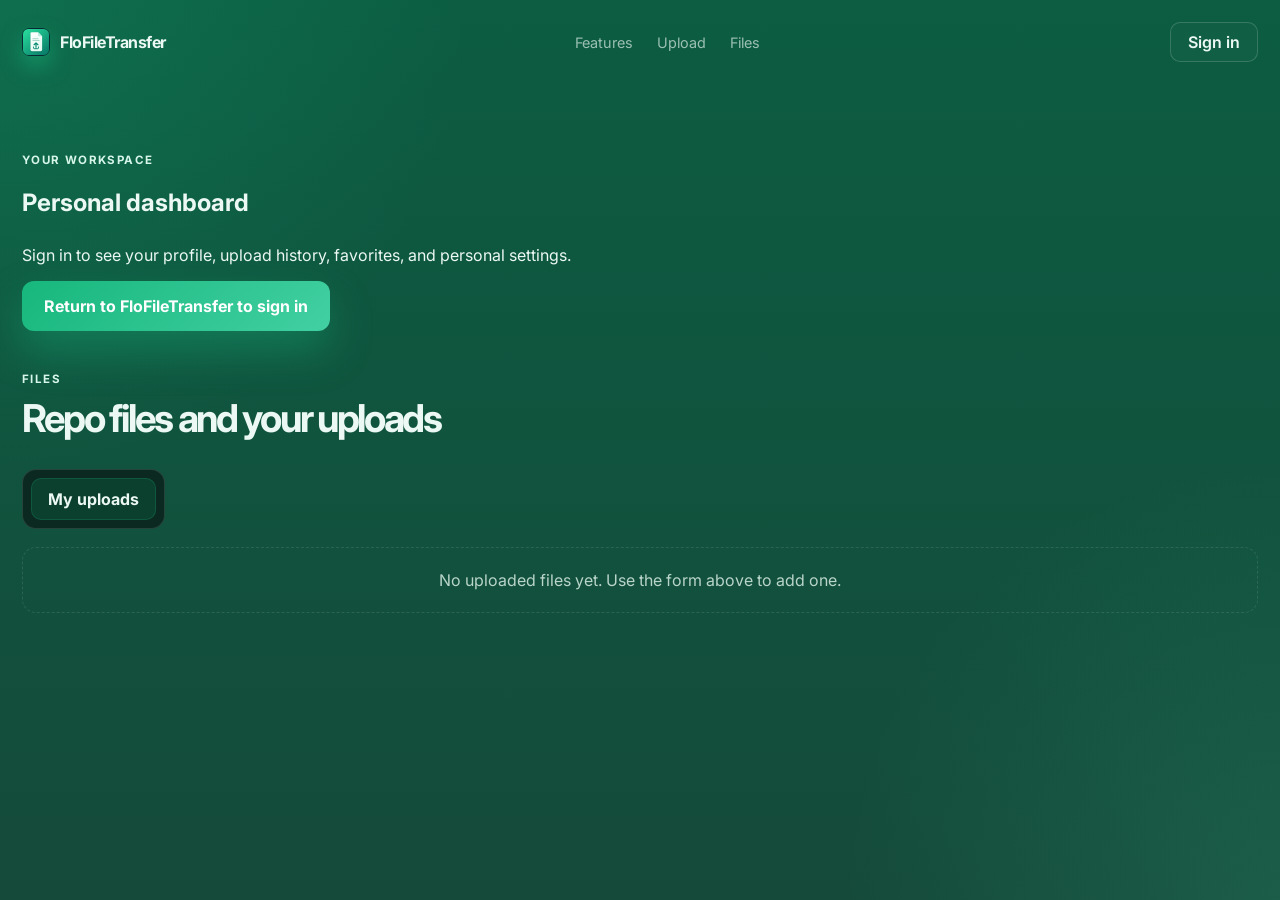
==== dashboard/index.html @ 28ae31fe "Add role administration and profile dashboard" ====
<!DOCTYPE html>
<html lang="en">
  <head>
    <meta charset="UTF-8" />
    <meta name="viewport" content="width=device-width, initial-scale=1.0" />
    <title>Personal dashboard · FloFileTransfer</title>
    <meta name="description" content="Modern file transfer and sharing app" />
    <link rel="icon" type="image/svg+xml" href="../flofiletransfer-icon.svg" />
    <link rel="preconnect" href="https://fonts.googleapis.com" />
    <link rel="preconnect" href="https://fonts.gstatic.com" crossorigin />
    <link href="https://fonts.googleapis.com/css2?family=Inter:wght@400;500;600;700;800&display=swap" rel="stylesheet" />
    <link rel="stylesheet" href="../styles.css" />
  </head>
  <body class="dashboard-page">
    <div class="bg-orb orb-1"></div>
    <div class="bg-orb orb-2"></div>

    <!-- Auth Modal -->
    <div id="auth-modal" class="modal hidden">
      <div class="modal-content">
        <div class="modal-header">
          <h2>Sign in to FloFileTransfer</h2>
          <button class="modal-close" id="close-auth-modal">&times;</button>
        </div>
        <div class="auth-methods">
          <button id="google-login" class="auth-btn google-btn">
            <svg width="20" height="20" viewBox="0 0 24 24" fill="none" xmlns="http://www.w3.org/2000/svg">
              <path d="M22.56 12.25c0-.78-.07-1.53-.2-2.25H12v4.26h5.92c-.26 1.37-1.04 2.53-2.21 3.31v2.77h3.57c2.08-1.92 3.28-4.74 3.28-8.09z" fill="#4285F4"/>
              <path d="M12 23c2.97 0 5.46-.98 7.28-2.66l-3.57-2.77c-.98.66-2.23 1.06-3.71 1.06-2.86 0-5.29-1.93-6.16-4.53H2.18v2.84C3.99 20.53 7.7 23 12 23z" fill="#34A853"/>
              <path d="M5.84 14.09c-.22-.66-.35-1.36-.35-2.09s.13-1.43.35-2.09V7.07H2.18C1.43 8.55 1 10.22 1 12s.43 3.45 1.18 4.93l2.85-2.22.81-.62z" fill="#FBBC05"/>
              <path d="M12 5.38c1.62 0 3.06.56 4.21 1.64l3.15-3.15C17.45 2.09 14.97 1 12 1 7.7 1 3.99 3.47 2.18 7.07l3.66 2.84c.87-2.6 3.3-4.53 6.16-4.53z" fill="#EA4335"/>
            </svg>
            Continue with Google
          </button>
          <button id="github-login" class="auth-btn github-btn">
            <svg width="20" height="20" viewBox="0 0 24 24" fill="currentColor" xmlns="http://www.w3.org/2000/svg">
              <path d="M12 0c-6.626 0-12 5.373-12 12 0 5.302 3.438 9.8 8.207 11.387.599.111.793-.261.793-.577v-2.234c-3.338.726-4.033-1.416-4.033-1.416-.546-1.387-1.333-1.756-1.333-1.756-1.089-.745.083-.729.083-.729 1.205.084 1.839 1.237 1.839 1.237 1.07 1.834 2.807 1.304 3.492.997.107-.775.418-1.305.762-1.604-2.665-.305-5.467-1.334-5.467-5.931 0-1.311.469-2.381 1.236-3.221-.124-.303-.535-1.524.117-3.176 0 0 1.008-.322 3.301 1.23.957-.266 1.983-.399 3.003-.404 1.02.005 2.047.138 3.006.404 2.291-1.552 3.297-1.23 3.297-1.23.653 1.653.242 2.874.118 3.176.77.84 1.235 1.911 1.235 3.221 0 4.609-2.807 5.624-5.479 5.921.43.372.823 1.102.823 2.222v 3.293c0 .319.192.694.801.576 4.765-1.589 8.199-6.086 8.199-11.386 0-6.627-5.373-12-12-12z"/>
            </svg>
            Continue with GitHub
          </button>
        </div>
        <p id="auth-error" class="auth-error hidden" role="alert"></p>
        <p class="auth-note">We never store your passwords. Login with your existing accounts.</p>
      </div>
    </div>

    <!-- Profile Dropdown -->
    <div id="profile-menu" class="profile-menu hidden">
      <div class="profile-header">
        <img id="profile-avatar" src="" alt="Profile" class="profile-avatar">
        <div class="profile-info">
          <div id="profile-name" class="profile-name"></div>
          <div id="profile-email" class="profile-email"></div>
        </div>
      </div>
      <div class="profile-divider"></div>
      <div class="profile-summary">
        <span>Your uploads</span>
        <strong id="profile-upload-count">0 files · 0 B</strong>
      </div>
      <button type="button" class="profile-link" id="profile-details-btn">Account details</button>
      <a class="profile-link hidden" id="admin-menu-link" href="#admin">Admin panel</a>
      <a class="profile-link" href="#dashboard">Personal dashboard</a>
      <a class="profile-link" href="#settings">Personal settings</a>
      <button type="button" class="profile-link" id="profile-uploads-btn">View my uploads</button>
      <button id="logout-btn" class="profile-link danger">Sign out</button>
    </div>

    <div id="account-modal" class="modal hidden">
      <section class="modal-content account-card" role="dialog" aria-modal="true" aria-labelledby="account-title">
        <div class="modal-header">
          <div>
            <span class="eyebrow">Your account</span>
            <h2 id="account-title">Account details</h2>
          </div>
          <button type="button" class="modal-close" id="close-account-modal" aria-label="Close account details">&times;</button>
        </div>
        <div class="account-identity">
          <img id="account-avatar" class="account-avatar" src="" alt="" />
          <div>
            <strong id="account-name"></strong>
            <span id="account-provider" class="account-provider"></span>
          </div>
        </div>
        <dl class="account-details">
          <div>
            <dt>Email</dt>
            <dd id="account-email"></dd>
          </div>
          <div>
            <dt>Email status</dt>
            <dd id="account-email-status"></dd>
          </div>
          <div>
            <dt>Your uploads</dt>
            <dd id="account-upload-summary"></dd>
          </div>
        </dl>
        <div class="account-actions">
          <button type="button" class="secondary-btn" id="copy-account-email-btn">Copy email</button>
          <button type="button" class="primary-btn" id="account-uploads-btn">Manage uploads</button>
        </div>
        <p id="account-feedback" class="account-feedback" role="status" aria-live="polite"></p>
      </section>
    </div>

    <header class="topbar">
      <div class="brand">
        <img class="brand-mark" src="../flofiletransfer-icon.svg" alt="" />
        <span>FloFileTransfer</span>
      </div>
      <nav>
        <a href="../#features">Features</a>
        <a href="../#upload">Upload</a>
        <a href="#files">Files</a>
      </nav>
      <div class="topbar-actions">
        <button id="auth-toggle-btn" class="auth-toggle-btn">Sign in</button>
        <button id="profile-toggle-btn" class="profile-toggle-btn hidden">
          <img id="user-avatar" src="" alt="User" class="user-avatar">
        </button>
      </div>
    </header>

    <main class="container">
      <section id="dashboard-guest" class="dashboard-guest hidden">
        <div class="section-title"><span>Your workspace</span><h1>Personal dashboard</h1></div>
        <p>Sign in to see your profile, upload history, favorites, and personal settings.</p>
        <a class="primary-btn" href="../">Return to FloFileTransfer to sign in</a>
      </section>

      <section class="hero">
        <div class="hero-copy">
          <span class="eyebrow">Fast file sharing</span>
          <h1>Send files in seconds. Share your links with zero friction.</h1>
          <p>
            A cleaner, more premium file-transfer experience. Browse repo files,
            upload your own files, and create a shareable link for quick download access.
          </p>

          <div class="cta-row">
          <a class="primary-btn" href="../#upload">Upload a file</a>
          <a class="secondary-btn" href="#files">Browse files</a>
          </div>

          <div class="stats">
            <div>
              <strong>Repo</strong>
              <span>ready files</span>
            </div>
            <div>
              <strong>Local</strong>
              <span>sharing links</span>
            </div>
            <div>
              <strong>Fast</strong>
              <span>download flow</span>
            </div>
          </div>
        </div>

        <div class="hero-panel">
          <div class="panel-card">
            <div class="card-head">
              <span class="dot green"></span>
              <span class="dot yellow"></span>
              <span class="dot red"></span>
            </div>

            <div class="file-row">
              <div class="icon">PDF</div>
              <div class="text">
                <h3>project-brief.pdf</h3>
                <p>2.4 MB • shared</p>
              </div>
            </div>

            <div class="mini-progress">
              <span></span>
            </div>

            <div class="share-box">
              <span>Share link</span>
              <strong>flofiletransfer.github.io/share.html?file=demo-123</strong>
            </div>
          </div>
        </div>
      </section>

      <section id="features" class="features">
        <div class="section-title">
          <span>Built for sharing</span>
          <h2>Everything you need to move files quickly</h2>
        </div>

        <div class="feature-grid">
          <article>
            <div class="feature-icon">⚡</div>
            <h3>Instant upload</h3>
            <p>Quick drag-and-drop uploads with a polished interface and single-click sharing.</p>
          </article>

          <article>
            <div class="feature-icon">📁</div>
            <h3>Repo files</h3>
            <p>Display project files stored in this repository and keep them easy to download.</p>
          </article>

          <article>
            <div class="feature-icon">🔗</div>
            <h3>Shareable links</h3>
            <p>Upload a file once and share its download link across devices.</p>
          </article>
        </div>
      </section>

      <section id="upload" class="upload-panel">
        <div class="section-title">
          <span>Upload</span>
          <h2>Send a file to anyone</h2>
        </div>

        <form id="upload-form" class="upload-form">
          <label class="dropzone" for="file-input">
            <input id="file-input" type="file" name="file" multiple />
            <div class="dropzone-inner">
              <div class="upload-icon">⇪</div>
              <h3>Drag and drop files here</h3>
              <p>or click to browse</p>
            </div>
          </label>

          <button type="submit" class="primary-btn wide">Upload and create links</button>
          <p class="upload-disclosure">
            Files are uploaded to Filebin and shared publicly through a link. Filebin deletes uploads automatically.
            Do not upload sensitive files.
          </p>
        </form>

        <div id="upload-message" class="upload-message"></div>
        <div id="upload-queue" class="upload-queue" aria-live="polite"></div>
      </section>

      <section id="files" class="files-section">
        <div class="section-title">
          <span>Files</span>
          <h2>Repo files and your uploads</h2>
        </div>

        <div class="tab-row">
          <button class="tab active" data-tab="repo">Repo files</button>
          <button class="tab" data-tab="uploaded">My uploads</button>
        </div>

        <div id="upload-tools" class="upload-tools hidden">
          <label>Search <input id="upload-search" type="search" placeholder="Search filenames" /></label>
          <label>Sort by
            <select id="upload-sort">
              <option value="date-desc">Newest first</option>
              <option value="date-asc">Oldest first</option>
              <option value="name-asc">Name A–Z</option>
              <option value="name-desc">Name Z–A</option>
              <option value="size-desc">Largest first</option>
              <option value="size-asc">Smallest first</option>
            </select>
          </label>
          <label>Tag <select id="upload-tag-filter"><option value="">All tags</option></select></label>
          <label class="check-label"><input id="favorites-only" type="checkbox" /> Favorites</label>
          <div class="export-actions">
            <button type="button" class="secondary-btn compact-btn" id="export-json">Export JSON</button>
            <button type="button" class="secondary-btn compact-btn" id="export-csv">Export CSV</button>
          </div>
          <p class="local-storage-note">History, tags, favorites, and notes are stored in this browser for the current account and do not sync across devices. Removing a history entry does not delete the public file from Filebin.</p>
        </div>

        <div id="repo-list" class="file-list active"></div>
        <div id="uploaded-list" class="file-list"></div>
      </section>

      <section id="dashboard" class="dashboard-section hidden" aria-labelledby="dashboard-title">
        <div class="section-title">
          <span>Your workspace</span>
          <h2 id="dashboard-title">Personal dashboard</h2>
        </div>
        <div class="dashboard-identity">
          <img id="dashboard-avatar" class="dashboard-avatar" alt="" />
          <div><strong id="dashboard-name"></strong><span id="dashboard-email"></span></div>
        </div>
        <dl class="dashboard-account-details">
          <div><dt>Sign-in provider</dt><dd id="dashboard-provider">—</dd></div>
          <div><dt>Email status</dt><dd id="dashboard-email-status">—</dd></div>
          <div><dt>Upload history</dt><dd>Saved in this browser for this account</dd></div>
        </dl>
        <div class="dashboard-stats">
          <article><span>Uploads</span><strong id="dashboard-count">0</strong></article>
          <article><span>Total file size (from metadata)</span><strong id="dashboard-size">0 B</strong></article>
          <article><span>Favorites</span><strong id="dashboard-favorites">0</strong></article>
        </div>
        <div class="dashboard-columns">
          <article class="dashboard-card"><h3>Recent uploads</h3><div id="dashboard-recent"></div></article>
          <article class="dashboard-card"><h3>Favorite files</h3><div id="dashboard-favorite-list"></div></article>
        </div>
        <div class="dashboard-shortcuts">
          <button type="button" class="secondary-btn" id="dashboard-account-btn">Account details</button>
          <a class="primary-btn" href="../#upload">Upload files</a>
          <button type="button" class="secondary-btn" id="dashboard-history-btn">Manage upload history</button>
          <a class="secondary-btn" href="#settings">Personal settings</a>
          <a class="secondary-btn hidden" id="dashboard-admin-link" href="#admin">Admin panel</a>
        </div>
      </section>

      <section id="beta-preview-card" class="dashboard-card beta-preview-card hidden" aria-labelledby="beta-preview-title">
        <span class="eyebrow">Early access</span>
        <h2 id="beta-preview-title">FloFileTransfer Labs</h2>
        <p>Your account has beta access. New preview features that use this permission will appear here.</p>
      </section>

      <section id="settings" class="settings-section hidden" aria-labelledby="settings-title">
        <div class="section-title"><span>Personal settings</span><h2 id="settings-title">Your preferences</h2></div>
        <div class="settings-card">
          <div class="design-setting">
            <div>
              <strong>Background gradient</strong>
              <p class="settings-note">Choose two colors and preview the change as you pick them.</p>
            </div>
            <div class="gradient-preview" id="setting-gradient-preview" role="img" aria-label="Preview of your background gradient"></div>
            <div class="gradient-color-controls">
              <label class="color-setting" for="setting-gradient-start">
                <span>First color</span>
                <input id="setting-gradient-start" type="color" value="#17b77d" />
              </label>
              <label class="color-setting" for="setting-gradient-end">
                <span>Second color</span>
                <input id="setting-gradient-end" type="color" value="#42d0a2" />
              </label>
            </div>
            <p class="settings-note">Saved for this signed-in account in this browser. It won’t sync to other devices yet.</p>
          </div>
          <label>Default upload history view
            <select id="setting-default-view"><option value="repo">Repo files</option><option value="uploaded">My uploads</option></select>
          </label>
          <label>Default sorting
            <select id="setting-sort"><option value="date-desc">Newest first</option><option value="date-asc">Oldest first</option><option value="name-asc">Name A–Z</option><option value="name-desc">Name Z–A</option><option value="size-desc">Largest first</option><option value="size-asc">Smallest first</option></select>
          </label>
          <label>Simultaneous uploads
            <select id="setting-concurrency"><option value="1">One at a time</option><option value="2">Two at a time</option><option value="3">Three at a time</option></select>
          </label>
          <label class="check-label"><input id="setting-show-size" type="checkbox" /> Show file sizes in upload history</label>
          <p class="settings-note">Upload size limits are enforced by Filebin. Upload progress is shown as an in-progress state because the Filebin upload request does not expose byte-level progress through this page’s API.</p>
          <button type="button" class="secondary-btn" id="reset-settings">Reset personal settings</button>
          <p id="settings-feedback" class="account-feedback" role="status" aria-live="polite"></p>
        </div>
      </section>

      <section id="admin" class="settings-section admin-section hidden" aria-labelledby="admin-title">
        <div class="section-title"><span>Workspace administration</span><h2 id="admin-title">Roles and permissions</h2></div>
        <div class="admin-notice" id="admin-status" role="status" aria-live="polite"></div>
        <div class="admin-grid">
          <article class="settings-card admin-card">
            <h3>Create a role</h3>
            <p class="settings-note">Choose the specific app permissions this role should receive.</p>
            <form id="admin-role-form">
              <label>Role name <input id="admin-role-name" name="name" maxlength="40" required minlength="2" placeholder="e.g. Design preview" /></label>
              <label>Description <input id="admin-role-description" name="description" maxlength="240" placeholder="What can this role access?" /></label>
              <fieldset class="permission-picker">
                <legend>Permissions</legend>
                <div id="admin-permission-options" class="permission-options"></div>
              </fieldset>
              <button type="submit" class="primary-btn" id="admin-create-role">Create role</button>
            </form>
          </article>
          <article class="settings-card admin-card">
            <h3>Available roles</h3>
            <div id="admin-role-list" class="admin-role-list"></div>
          </article>
        </div>
        <article class="settings-card admin-card admin-users-card">
          <div><h3>Registered users</h3><p class="settings-note">Users appear here after signing in while the roles service is connected.</p></div>
          <div id="admin-user-list" class="admin-user-list"></div>
        </article>
      </section>
    </main>

    <script src="https://cdn.auth0.com/js/auth0-spa-js/2.18/auth0-spa-js.production.js"></script>
    <script src="../auth.js?v=worker-audience-consent"></script>
    <script src="../role-admin.js"></script>
    <script src="../app.js"></script>
  </body>
</html>
---- styles.css ----
:root {
  --bg: #041c17;
  --bg-2: #0a2f29;
  --panel: rgba(11, 26, 21, 0.8);
  --panel-strong: rgba(9, 20, 18, 0.96);
  --card: rgba(15, 31, 25, 0.95);
  --border: rgba(139, 181, 167, 0.22);
  --text: #ebf8f3;
  --muted: #b9d5ca;
  --green-1: #17b77d;
  --green-2: #42d0a2;
  --gradient-glow-start: rgba(35, 193, 140, 0.18);
  --gradient-glow-end: rgba(35, 193, 140, 0.12);
  --gradient-base-start: var(--bg);
  --gradient-base-end: #031611;
  --shadow: 0 30px 80px rgba(1, 18, 15, 0.7);
}

* {
  box-sizing: border-box;
}

html {
  scroll-behavior: smooth;
}

body {
  margin: 0;
  min-height: 100vh;
  font-family: "Inter", sans-serif;
  background:
    radial-gradient(circle at top left, var(--gradient-glow-start), transparent 30%),
    radial-gradient(circle at bottom right, var(--gradient-glow-end), transparent 28%),
    linear-gradient(180deg, var(--gradient-base-start) 0%, var(--gradient-base-end) 100%);
  color: var(--text);
}

img {
  max-width: 100%;
  display: block;
}

a {
  text-decoration: none;
  color: inherit;
}

button,
input {
  font: inherit;
}

.hidden {
  display: none !important;
}

.topbar {
  max-width: 1280px;
  margin: 0 auto;
  padding: 22px 22px 0;
  display: flex;
  justify-content: space-between;
  align-items: center;
  position: relative;
  z-index: 2;
}

.brand {
  display: flex;
  align-items: center;
  gap: 10px;
  font-weight: 700;
  letter-spacing: -0.03em;
}

.brand-mark {
  width: 28px;
  height: 28px;
  display: block;
  border-radius: 8px;
  object-fit: cover;
  box-shadow: 0 10px 20px rgba(23, 183, 125, 0.5);
}

nav {
  display: flex;
  align-items: center;
  gap: 24px;
  color: rgba(235, 248, 243, 0.8);
  font-size: 0.9rem;
}

nav a {
  opacity: 0.8;
}

nav a:hover {
  opacity: 1;
}

.topbar-actions {
  display: flex;
  align-items: center;
  gap: 12px;
}

.auth-toggle-btn {
  border: 1px solid rgba(255, 255, 255, 0.16);
  background: rgba(255, 255, 255, 0.02);
  color: var(--text);
  border-radius: 10px;
  padding: 9px 17px;
  font-weight: 600;
  cursor: pointer;
}

.profile-toggle-btn {
  width: 36px;
  height: 36px;
  border-radius: 50%;
  border: 1px solid rgba(255, 255, 255, 0.15);
  background: rgba(255, 255, 255, 0.02);
  display: grid;
  place-items: center;
  overflow: hidden;
  padding: 0;
  cursor: pointer;
}

.user-avatar,
.profile-avatar {
  width: 100%;
  height: 100%;
  object-fit: cover;
}

.modal {
  position: fixed;
  inset: 0;
  background: rgba(0, 0, 0, 0.4);
  display: grid;
  place-items: center;
  z-index: 100;
}

.modal-content {
  width: min(92vw, 500px);
  background: rgba(17, 36, 30, 0.96);
  border: 1px solid rgba(139, 181, 167, 0.22);
  border-radius: 18px;
  padding: 18px 20px 22px;
  box-shadow: var(--shadow);
}

.modal-header {
  display: flex;
  justify-content: space-between;
  align-items: center;
  margin-bottom: 18px;
}

.modal-header h2 {
  margin: 0;
  font-size: clamp(1.7rem, 2vw, 2.1rem);
  letter-spacing: -0.05em;
}

.modal-close {
  width: 36px;
  height: 36px;
  border: none;
  background: rgba(255, 255, 255, 0.02);
  color: var(--text);
  border-radius: 10px;
  font-size: 1.7rem;
  line-height: 1;
  cursor: pointer;
}

.auth-methods {
  display: flex;
  flex-direction: column;
  gap: 12px;
}

.auth-btn {
  display: flex;
  align-items: center;
  justify-content: center;
  gap: 12px;
  width: 100%;
  background: rgba(255, 255, 255, 0.02);
  border: 1px solid rgba(255, 255, 255, 0.12);
  color: var(--text);
  border-radius: 12px;
  padding: 14px 18px;
  font-weight: 600;
  cursor: pointer;
}

.google-btn:hover {
  background: rgba(66, 133, 244, 0.08);
  border-color: rgba(66, 133, 244, 0.35);
}

.github-btn:hover {
  background: rgba(255, 255, 255, 0.05);
  border-color: rgba(255, 255, 255, 0.16);
}

.auth-note {
  margin: 18px 0 0;
  color: rgba(235, 248, 243, 0.7);
  font-size: 0.9rem;
}

.auth-error {
  margin: 16px 0 0;
  padding: 12px;
  border: 1px solid rgba(248, 113, 113, 0.35);
  border-radius: 10px;
  background: rgba(127, 29, 29, 0.2);
  color: #fecaca;
  font-size: 0.9rem;
  line-height: 1.5;
}

.auth-btn:disabled {
  cursor: wait;
  opacity: 0.65;
}

.profile-menu {
  position: absolute;
  top: 72px;
  right: 22px;
  width: 290px;
  background: rgba(10, 23, 18, 0.96);
  border: 1px solid rgba(139, 181, 167, 0.22);
  border-radius: 16px;
  padding: 16px;
  box-shadow: var(--shadow);
  z-index: 90;
}

.profile-header {
  display: flex;
  gap: 12px;
  align-items: center;
}

.profile-avatar {
  width: 42px;
  height: 42px;
  border-radius: 50%;
  background: linear-gradient(135deg, var(--green-1), var(--green-2));
}

.profile-name {
  font-weight: 700;
  margin-bottom: 3px;
}

.profile-email {
  font-size: 0.8rem;
  color: var(--muted);
}

.profile-divider {
  height: 1px;
  background: rgba(255, 255, 255, 0.08);
  margin: 12px 0;
}

.profile-summary {
  display: flex;
  flex-direction: column;
  gap: 4px;
  padding: 2px 8px 10px;
  color: var(--muted);
  font-size: 0.82rem;
}

.profile-summary strong {
  color: var(--text);
  font-size: 0.9rem;
}

.profile-link {
  width: 100%;
  display: block;
  border: none;
  background: transparent;
  color: var(--text);
  text-align: left;
  padding: 10px 8px;
  border-radius: 8px;
  cursor: pointer;
  text-decoration: none;
}

.profile-link:hover {
  background: rgba(255, 255, 255, 0.03);
}

.profile-link.danger:hover {
  background: rgba(239, 68, 68, 0.1);
  color: #fca5a5;
}

.account-card {
  max-width: 480px;
}

.account-card .modal-header {
  align-items: flex-start;
}

.account-card .eyebrow {
  display: block;
  margin-bottom: 6px;
  color: var(--green-2);
}

.account-identity {
  display: flex;
  align-items: center;
  gap: 14px;
  padding: 16px 0 20px;
  border-bottom: 1px solid rgba(255, 255, 255, 0.08);
}

.account-avatar {
  width: 58px;
  height: 58px;
  border-radius: 50%;
  object-fit: cover;
  background: linear-gradient(135deg, var(--green-1), var(--green-2));
}

.account-identity strong,
.account-provider {
  display: block;
}

.account-identity strong {
  margin-bottom: 5px;
}

.account-provider {
  color: var(--muted);
  font-size: 0.88rem;
}

.account-details {
  margin: 0;
}

.account-details > div {
  display: flex;
  justify-content: space-between;
  gap: 16px;
  padding: 14px 0;
  border-bottom: 1px solid rgba(255, 255, 255, 0.06);
}

.account-details dt {
  color: var(--muted);
}

.account-details dd {
  margin: 0;
  text-align: right;
  overflow-wrap: anywhere;
}

.account-actions {
  display: flex;
  gap: 10px;
  margin-top: 20px;
}

.account-actions > button {
  flex: 1;
  justify-content: center;
  text-align: center;
}

.account-feedback {
  min-height: 1.4em;
  margin: 12px 0 0;
  color: var(--green-2);
  font-size: 0.88rem;
}

.container {
  max-width: 1280px;
  margin: 0 auto;
  padding: 14px 22px 80px;
}

.hero {
  display: grid;
  grid-template-columns: 1.1fr 0.9fr;
  gap: 40px;
  align-items: center;
  min-height: 700px;
}

.hero-copy .eyebrow {
  display: inline-block;
  padding: 8px 12px;
  border-radius: 999px;
  background: rgba(23, 183, 125, 0.14);
  border: 1px solid rgba(23, 183, 125, 0.22);
  color: #c9f7e2;
  text-transform: uppercase;
  letter-spacing: 0.12em;
  font-size: 0.72rem;
  font-weight: 700;
}

.hero-copy h1 {
  margin: 18px 0 20px;
  font-size: clamp(4rem, 7vw, 8rem);
  line-height: 0.92;
  letter-spacing: -0.07em;
  max-width: 650px;
}

.hero-copy p {
  max-width: 620px;
  color: var(--muted);
  font-size: 1.08rem;
  line-height: 1.72;
  margin: 0;
}

.cta-row {
  display: flex;
  gap: 16px;
  flex-wrap: wrap;
  margin-top: 28px;
}

.primary-btn,
.secondary-btn {
  display: inline-flex;
  align-items: center;
  justify-content: center;
  min-height: 50px;
  border-radius: 12px;
  padding: 14px 22px;
  cursor: pointer;
  font-weight: 700;
}

.primary-btn {
  background: linear-gradient(135deg, var(--green-1), var(--green-2));
  color: white;
  border: none;
  box-shadow: 0 20px 40px rgba(23, 183, 125, 0.35);
}

.secondary-btn {
  background: rgba(255, 255, 255, 0.02);
  color: var(--text);
  border: 1px solid rgba(255, 255, 255, 0.12);
}

.stats {
  display: flex;
  gap: 30px;
  margin-top: 30px;
  flex-wrap: wrap;
}

.stats div {
  display: grid;
  gap: 5px;
  min-width: 110px;
}

.stats strong {
  font-size: 1.05rem;
  color: var(--text);
}

.stats span {
  color: var(--muted);
  font-size: 0.82rem;
  text-transform: lowercase;
}

.hero-panel {
  display: flex;
  justify-content: center;
}

.panel-card {
  width: min(100%, 520px);
  background: rgba(10, 25, 20, 0.8);
  border: 1px solid rgba(139, 181, 167, 0.2);
  border-radius: 24px;
  padding: 18px 18px 14px;
  box-shadow: var(--shadow);
}

.card-head {
  display: flex;
  gap: 8px;
  margin-bottom: 18px;
}

.dot {
  width: 12px;
  height: 12px;
  border-radius: 50%;
}

.dot.green { background: #2bdc9c; }
.dot.yellow { background: #f4c864; }
.dot.red { background: #ee6a6b; }

.file-row {
  display: flex;
  align-items: center;
  gap: 14px;
  background: rgba(22, 49, 41, 0.9);
  border: 1px solid rgba(139, 181, 167, 0.2);
  border-radius: 16px;
  padding: 16px;
}

.icon {
  width: 58px;
  height: 58px;
  border-radius: 16px;
  background: linear-gradient(135deg, rgba(23, 183, 125, 0.9), rgba(66, 208, 162, 0.86));
  display: grid;
  place-items: center;
  color: white;
  font-weight: 800;
  font-size: 0.82rem;
}

.file-row h3 {
  margin: 0 0 2px;
  font-size: 1.02rem;
}

.file-row p {
  margin: 0;
  color: var(--muted);
}

.mini-progress {
  height: 10px;
  border-radius: 999px;
  background: rgba(255, 255, 255, 0.06);
  overflow: hidden;
  margin: 18px 0 16px;
}

.mini-progress span {
  display: block;
  width: 76%;
  height: 100%;
  background: linear-gradient(135deg, var(--green-1), var(--green-2));
  border-radius: inherit;
}

.share-box {
  background: rgba(22, 49, 41, 0.9);
  border: 1px solid rgba(66, 208, 162, 0.2);
  border-radius: 14px;
  padding: 14px 16px;
}

.share-box span {
  display: block;
  color: rgba(235, 248, 243, 0.7);
  margin-bottom: 8px;
}

.share-box strong {
  display: block;
  color: var(--text);
  font-size: 0.9rem;
  word-break: break-all;
  line-height: 1.5;
}

.features,
.upload-panel,
.files-section {
  margin-top: 80px;
}

.section-title {
  margin-bottom: 28px;
}

.section-title span {
  color: #d7f6ea;
  text-transform: uppercase;
  letter-spacing: 0.12em;
  font-size: 0.72rem;
  font-weight: 700;
}

.section-title h2 {
  margin: 8px 0 0;
  font-size: clamp(2.1rem, 3vw, 3.4rem);
  letter-spacing: -0.06em;
}

.feature-grid {
  display: grid;
  grid-template-columns: repeat(3, minmax(0, 1fr));
  gap: 22px;
}

.feature-grid article {
  background: rgba(11, 26, 21, 0.72);
  border: 1px solid rgba(139, 181, 167, 0.2);
  border-radius: 22px;
  padding: 24px 20px;
  box-shadow: var(--shadow);
}

.feature-icon {
  width: 50px;
  height: 50px;
  border-radius: 14px;
  background: rgba(23, 183, 125, 0.12);
  display: grid;
  place-items: center;
  margin-bottom: 18px;
  font-size: 1.5rem;
}

.feature-grid h3 {
  margin: 0 0 10px;
  font-size: 1.15rem;
}

.feature-grid p {
  margin: 0;
  color: var(--muted);
  line-height: 1.75;
}

.upload-panel {
  padding-top: 12px;
}

.upload-form {
  display: flex;
  flex-direction: column;
  gap: 18px;
}

.dropzone {
  display: block;
  width: 100%;
  border: 1px dashed rgba(139, 181, 167, 0.45);
  border-radius: 24px;
  padding: 28px;
  background: rgba(11, 26, 21, 0.6);
  cursor: pointer;
}

.dropzone.drag-over {
  border-color: var(--green-2);
  background: rgba(23, 183, 125, 0.12);
}

.dropzone input {
  display: none;
}

.dropzone-inner {
  min-height: 220px;
  display: grid;
  place-items: center;
  text-align: center;
  border-radius: 18px;
  background: linear-gradient(180deg, rgba(23, 183, 125, 0.06), rgba(66, 208, 162, 0.04));
}

.upload-icon {
  font-size: 3rem;
  margin-bottom: 10px;
}

.dropzone h3 {
  margin: 0 0 6px;
  font-size: 1.4rem;
}

.dropzone p {
  margin: 0;
  color: var(--muted);
}

.wide {
  width: 100%;
}

.upload-message {
  min-height: 24px;
  margin-top: 16px;
  color: #d7f6ea;
  font-weight: 600;
  overflow-wrap: anywhere;
}

.upload-disclosure {
  margin: 12px 0 0;
  color: var(--muted);
  font-size: 0.85rem;
  line-height: 1.5;
}

.tab-row {
  display: inline-flex;
  gap: 8px;
  padding: 8px;
  border-radius: 14px;
  background: rgba(11, 26, 21, 0.72);
  border: 1px solid rgba(139, 181, 167, 0.2);
}

.tab {
  border: none;
  background: transparent;
  color: var(--muted);
  padding: 10px 16px;
  border-radius: 10px;
  cursor: pointer;
  font-weight: 700;
}

.tab.active {
  background: rgba(23, 183, 125, 0.16);
  color: var(--text);
  border: 1px solid rgba(23, 183, 125, 0.2);
}

.file-list {
  display: none;
  grid-template-columns: repeat(auto-fit, minmax(240px, 1fr));
  gap: 18px;
  margin-top: 18px;
}

.file-list.active {
  display: grid;
}

.file-card {
  background: rgba(11, 26, 21, 0.72);
  border: 1px solid rgba(139, 181, 167, 0.2);
  border-radius: 18px;
  padding: 16px;
}

.file-card-header {
  display: flex;
  justify-content: flex-start;
  margin-bottom: 12px;
}

.file-card-header .badge {
  background: rgba(23, 183, 125, 0.12);
  border: 1px solid rgba(23, 183, 125, 0.22);
  color: #c9f7e2;
  border-radius: 99px;
  padding: 6px 10px;
  font-size: 0.7rem;
  font-weight: 700;
  text-transform: uppercase;
}

.file-name {
  margin: 0 0 8px;
  font-size: 1.08rem;
}

.file-meta {
  margin: 0;
  color: var(--muted);
  line-height: 1.7;
}

.file-actions {
  display: flex;
  gap: 10px;
  flex-wrap: wrap;
  margin-top: 16px;
}

.file-link {
  display: inline-flex;
  justify-content: center;
  align-items: center;
  min-height: 38px;
  padding: 8px 12px;
  background: rgba(23, 183, 125, 0.12);
  border: 1px solid rgba(23, 183, 125, 0.22);
  color: #d7f6ea;
  border-radius: 10px;
  font-size: 0.85rem;
  font-weight: 700;
}

.file-link.secondary {
  background: rgba(255, 255, 255, 0.02);
  border-color: rgba(255, 255, 255, 0.12);
}

.empty-state {
  padding: 22px;
  border: 1px dashed rgba(139, 181, 167, 0.2);
  border-radius: 14px;
  color: var(--muted);
  text-align: center;
}

.dashboard-section,
.settings-section {
  margin-top: 72px;
}

.dashboard-identity {
  display: flex;
  align-items: center;
  gap: 14px;
  margin-bottom: 18px;
}

.dashboard-avatar {
  width: 56px;
  height: 56px;
  border-radius: 50%;
  object-fit: cover;
  background: linear-gradient(135deg, var(--green-1), var(--green-2));
}

.dashboard-account-details {
  display: grid;
  grid-template-columns: repeat(3, minmax(0, 1fr));
  gap: 12px;
  margin: 18px 0;
}

.dashboard-account-details > div {
  min-width: 0;
  padding: 14px 16px;
  border: 1px solid var(--border);
  border-radius: 14px;
  background: rgba(11, 26, 21, 0.52);
}

.dashboard-account-details dt {
  color: var(--muted);
  font-size: 0.82rem;
}

.dashboard-account-details dd {
  margin: 6px 0 0;
  overflow-wrap: anywhere;
  font-weight: 600;
}

.home-page .file-personal-details,
.home-page .favorite-button,
.home-page .danger-button,
.home-page .share-url-text {
  display: none;
}

.dashboard-page .hero,
.dashboard-page #features,
.dashboard-page #upload {
  display: none;
}

.dashboard-page #files {
  margin-top: 36px;
}

.dashboard-page #repo-list,
.dashboard-page .tab[data-tab="repo"] {
  display: none;
}

.dashboard-page .dashboard-guest:not(.hidden) {
  display: block;
  margin-top: 72px;
}

.dashboard-identity strong,
.dashboard-identity span {
  display: block;
}

.dashboard-identity span,
.local-storage-note,
.settings-note {
  color: var(--muted);
  font-size: 0.88rem;
}

.dashboard-stats,
.dashboard-columns {
  display: grid;
  grid-template-columns: repeat(3, minmax(0, 1fr));
  gap: 16px;
}

.dashboard-stats article,
.dashboard-card,
.settings-card {
  background: rgba(11, 26, 21, 0.72);
  border: 1px solid var(--border);
  border-radius: 18px;
  padding: 18px;
}

.dashboard-stats article span,
.dashboard-stats article strong {
  display: block;
}

.dashboard-stats article span {
  color: var(--muted);
  font-size: 0.86rem;
}

.dashboard-stats article strong {
  margin-top: 8px;
  font-size: 1.35rem;
}

.dashboard-columns {
  grid-template-columns: repeat(2, minmax(0, 1fr));
  margin-top: 16px;
}

.dashboard-card h3 {
  margin: 0 0 12px;
}

.dashboard-file-row {
  display: flex;
  align-items: center;
  justify-content: space-between;
  gap: 12px;
  padding: 10px 0;
  border-top: 1px solid rgba(255, 255, 255, 0.07);
}

.dashboard-file-row span,
.share-url-text {
  min-width: 0;
  overflow-wrap: anywhere;
}

.dashboard-file-row a {
  color: var(--green-2);
  font-weight: 700;
}

.dashboard-shortcuts,
.export-actions {
  display: flex;
  flex-wrap: wrap;
  gap: 10px;
  margin-top: 18px;
}

.upload-tools,
.settings-card {
  margin-top: 18px;
}

.upload-tools {
  display: flex;
  flex-wrap: wrap;
  align-items: end;
  gap: 12px;
  padding: 16px;
  border: 1px solid var(--border);
  border-radius: 16px;
  background: rgba(11, 26, 21, 0.55);
}

.upload-tools label,
.settings-card > label {
  display: grid;
  gap: 7px;
  color: var(--muted);
  font-size: 0.86rem;
}

.upload-tools input[type="search"],
.upload-tools select,
.settings-card select,
.file-personal-details input,
.file-personal-details textarea {
  min-height: 42px;
  min-width: 150px;
  max-width: 100%;
  border: 1px solid var(--border);
  border-radius: 9px;
  padding: 9px 11px;
  background: rgba(3, 22, 17, 0.85);
  color: var(--text);
}

.upload-tools select option,
.settings-card select option {
  background: #0a2f29;
  color: var(--text);
}

.upload-tools .check-label,
.settings-card .check-label {
  display: flex;
  align-items: center;
  gap: 8px;
  min-height: 42px;
}

.local-storage-note {
  flex-basis: 100%;
  margin: 0;
}

.settings-card {
  display: grid;
  gap: 16px;
  max-width: 680px;
}

.settings-card select {
  width: 100%;
}

.settings-card .settings-note {
  margin: 0;
  line-height: 1.6;
}

.design-setting {
  display: grid;
  gap: 14px;
  padding: 16px;
  border: 1px solid var(--border);
  border-radius: 14px;
  background: rgba(3, 22, 17, 0.35);
}

.design-setting > div:first-child p {
  margin-top: 5px;
}

.gradient-preview {
  min-height: 72px;
  border: 1px solid rgba(255, 255, 255, 0.22);
  border-radius: 12px;
  box-shadow: inset 0 1px rgba(255, 255, 255, 0.12);
}

.gradient-color-controls {
  display: grid;
  grid-template-columns: repeat(2, minmax(0, 1fr));
  gap: 12px;
}

.settings-card .color-setting {
  display: flex;
  align-items: center;
  justify-content: space-between;
  gap: 10px;
  min-height: 50px;
  padding: 8px 10px;
  border: 1px solid var(--border);
  border-radius: 10px;
  background: rgba(3, 22, 17, 0.55);
}

.color-setting input[type="color"] {
  width: 42px;
  height: 34px;
  padding: 3px;
  border: 1px solid var(--border);
  border-radius: 8px;
  background: transparent;
  cursor: pointer;
}

.beta-preview-card {
  margin-top: 16px;
  border-color: rgba(66, 208, 162, 0.35);
  background: linear-gradient(135deg, rgba(23, 183, 125, 0.12), rgba(11, 26, 21, 0.76));
}

.beta-preview-card h2 {
  margin: 6px 0;
  font-size: 1.2rem;
}

.beta-preview-card p {
  margin: 0;
  color: var(--muted);
  line-height: 1.6;
}

.admin-section {
  max-width: 1040px;
  margin: 56px auto;
}

.admin-notice {
  margin: 14px 0;
  padding: 12px 14px;
  border: 1px solid var(--border);
  border-radius: 12px;
  color: var(--muted);
  background: rgba(11, 26, 21, 0.72);
}

.admin-notice[data-kind="success"] {
  border-color: rgba(66, 208, 162, 0.45);
  color: #a9f3d7;
}

.admin-notice[data-kind="error"],
.admin-notice[data-kind="warning"] {
  border-color: rgba(255, 190, 99, 0.45);
  color: #ffd49a;
}

.admin-grid {
  display: grid;
  grid-template-columns: repeat(2, minmax(0, 1fr));
  align-items: start;
  gap: 16px;
}

.admin-card {
  max-width: none;
  margin-top: 0;
}

.admin-card h3,
.admin-role-item h4 {
  margin: 0;
}

.admin-card > .settings-note {
  margin: 6px 0 14px;
}

.admin-card form {
  display: grid;
  gap: 12px;
}

.admin-card input:not([type="checkbox"]) {
  width: 100%;
  min-height: 42px;
  padding: 9px 11px;
  border: 1px solid var(--border);
  border-radius: 9px;
  background: rgba(3, 22, 17, 0.85);
  color: var(--text);
  font: inherit;
}

.permission-picker {
  min-width: 0;
  margin: 0;
  padding: 12px;
  border: 1px solid var(--border);
  border-radius: 12px;
}

.permission-picker legend {
  padding: 0 5px;
  color: var(--muted);
}

.permission-options,
.admin-role-list,
.admin-user-list {
  display: grid;
  gap: 10px;
}

.permission-option {
  display: flex;
  align-items: flex-start;
  gap: 9px;
  padding: 9px;
  border-radius: 9px;
  background: rgba(3, 22, 17, 0.45);
}

.permission-option span,
.permission-option small {
  display: block;
}

.permission-option small {
  margin-top: 3px;
  color: var(--muted);
  line-height: 1.45;
}

.admin-users-card {
  margin-top: 16px;
}

.admin-role-item,
.admin-user-row {
  min-width: 0;
  padding: 14px;
  border: 1px solid var(--border);
  border-radius: 12px;
  background: rgba(3, 22, 17, 0.42);
}

.admin-role-item p {
  margin: 6px 0 0;
  color: var(--muted);
  line-height: 1.5;
}

.admin-role-item .permission-summary {
  color: var(--text);
  font-size: 0.84rem;
}

.admin-user-row {
  display: grid;
  grid-template-columns: minmax(150px, 1fr) minmax(180px, 1.3fr) auto;
  align-items: center;
  gap: 14px;
}

.admin-user-identity strong,
.admin-user-identity span {
  display: block;
  overflow-wrap: anywhere;
}

.admin-user-identity span {
  margin-top: 4px;
  color: var(--muted);
  font-size: 0.82rem;
}

.admin-user-role-choices {
  display: flex;
  flex-wrap: wrap;
  gap: 8px 12px;
}

.admin-user-role-choices label {
  display: inline-flex;
  align-items: center;
  gap: 6px;
  color: var(--muted);
  font-size: 0.84rem;
}

.admin-card button:disabled,
.admin-card input:disabled {
  cursor: not-allowed;
  opacity: 0.55;
}

.compact-btn {
  min-height: 36px;
  padding: 7px 10px;
  font-size: 0.8rem;
}

.file-personal-details {
  display: grid;
  gap: 8px;
  margin-top: 12px;
}

.file-personal-details input,
.file-personal-details textarea {
  width: 100%;
  font: inherit;
  font-size: 0.85rem;
}

.file-personal-details textarea {
  resize: vertical;
}

.share-url-text {
  margin: 12px 0 0;
  color: var(--muted);
  font-size: 0.76rem;
  line-height: 1.5;
}

.card-feedback {
  min-height: 1em;
  margin: 5px 0 0;
  color: var(--green-2);
  font-size: 0.8rem;
}

.danger-button {
  color: #fca5a5;
}

.text-button {
  border: none;
  background: transparent;
  cursor: pointer;
  font: inherit;
  font-size: 0.82rem;
  padding: 8px 4px;
}

.upload-queue {
  display: grid;
  gap: 8px;
  margin-top: 10px;
}

.upload-queue-row {
  display: grid;
  grid-template-columns: minmax(0, 1fr) auto auto;
  align-items: center;
  gap: 12px;
  padding: 11px 14px;
  border: 1px solid var(--border);
  border-radius: 11px;
  background: rgba(11, 26, 21, 0.62);
  overflow-wrap: anywhere;
}

.upload-queue-row a {
  color: var(--green-2);
  font-weight: 700;
}

.status-uploading > span:nth-child(2) {
  color: #f4c864;
}

.status-success > span:nth-child(2) {
  color: var(--green-2);
}

.status-error > span:nth-child(2) {
  color: #fca5a5;
}

.compact-empty {
  padding: 12px;
}

@media (max-width: 700px) {
  .dashboard-stats,
  .dashboard-columns,
  .dashboard-account-details {
    grid-template-columns: 1fr;
  }

  .admin-grid,
  .admin-user-row {
    grid-template-columns: 1fr;
  }

  .upload-queue-row {
    grid-template-columns: 1fr;
    gap: 5px;
  }

  .upload-tools label {
    width: 100%;
  }

  .upload-tools input[type="search"],
  .upload-tools select {
    width: 100%;
  }
}

@media (max-width: 900px) {
  nav {
    display: none;
  }

  .topbar {
    padding-top: 18px;
  }

  .hero {
    grid-template-columns: 1fr;
    min-height: auto;
    padding-top: 12px;
  }

  .hero-copy h1 {
    font-size: clamp(2.8rem, 14vw, 5rem);
  }

  .feature-grid {
    grid-template-columns: 1fr;
  }

  .profile-menu {
    right: 12px;
    width: min(86vw, 300px);
  }

  .account-actions {
    flex-direction: column;
  }
}
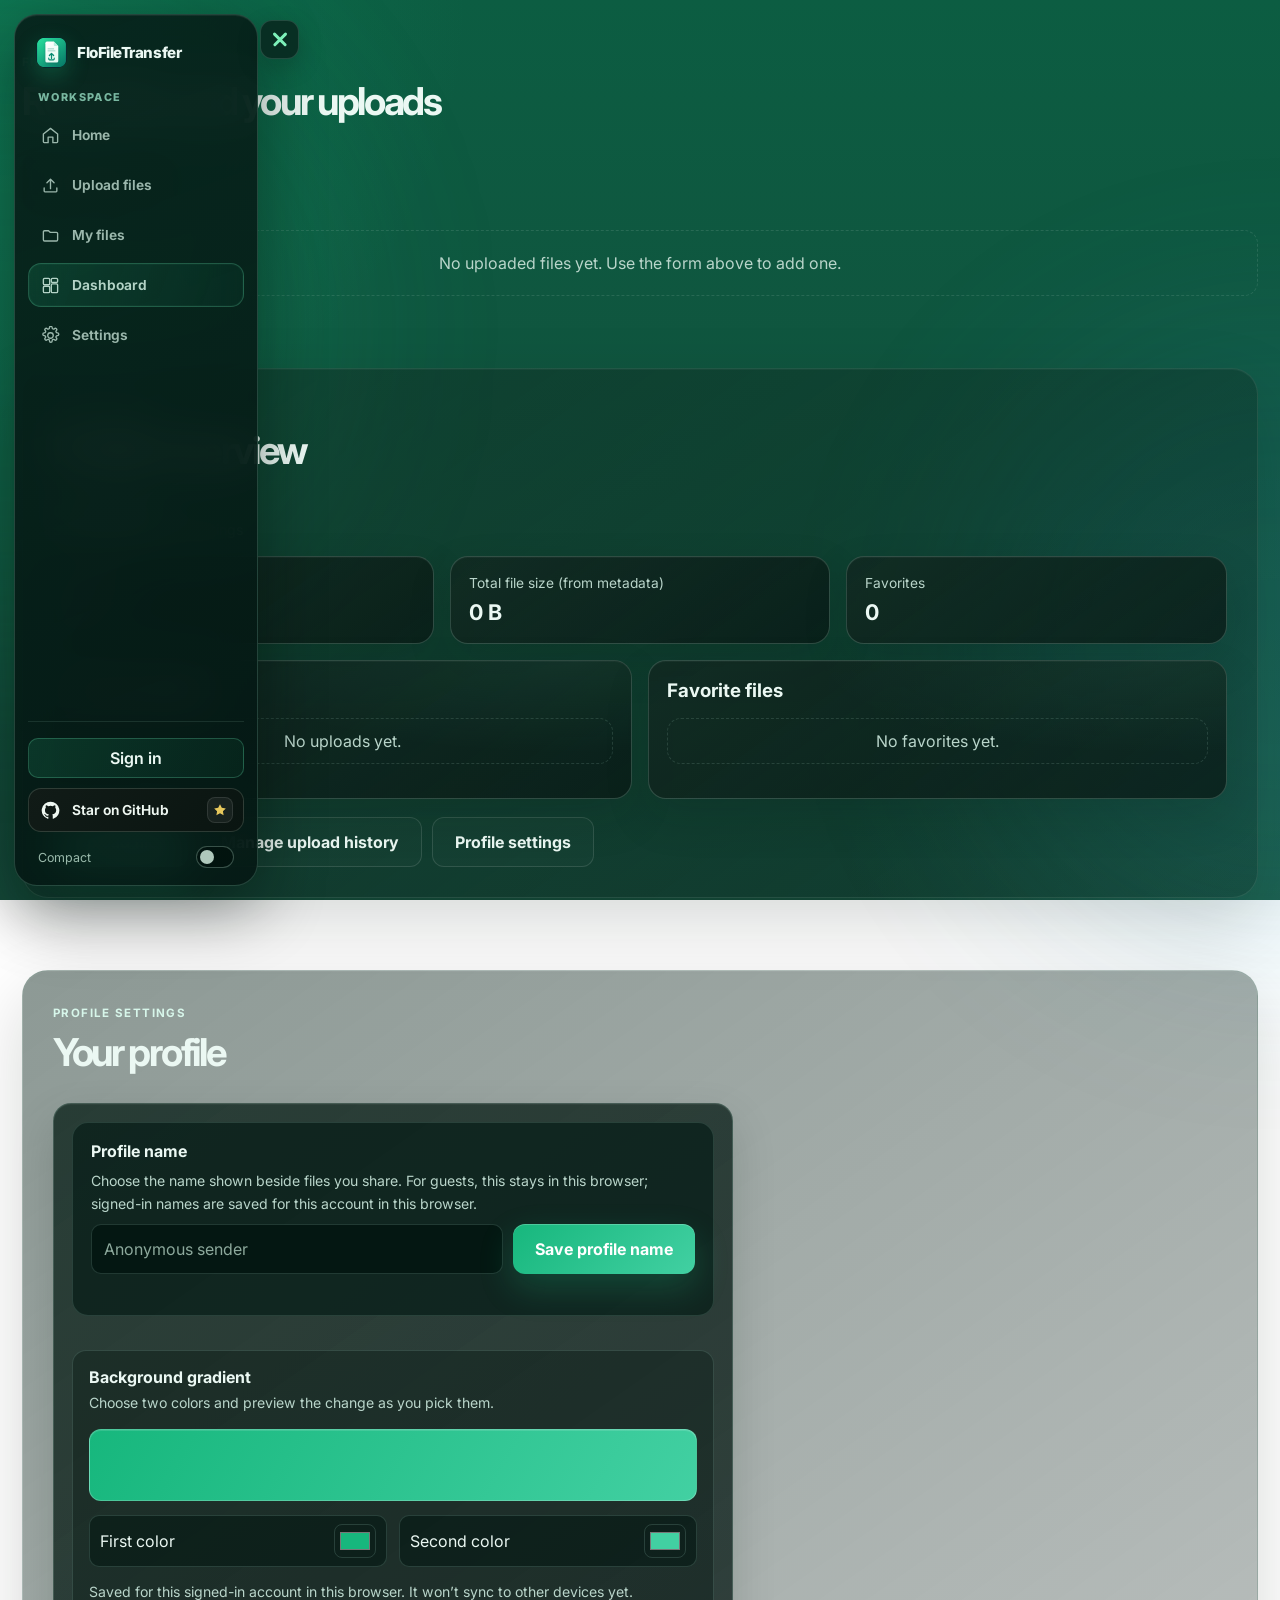
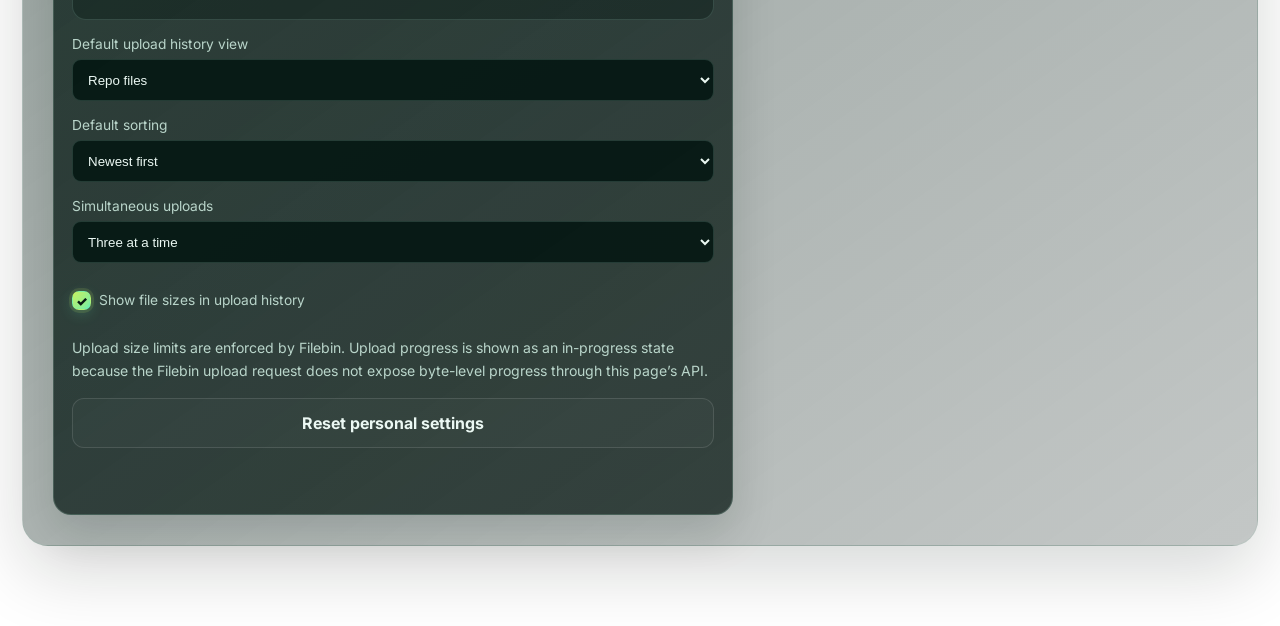
==== commit e7ab4685: "Harden shared-file links and label self-reported sender - Stop embedding editable sender name/roles " ====
--- a/dashboard/index.html
+++ b/dashboard/index.html
@@ -3,15 +3,15 @@
   <head>
     <meta charset="UTF-8" />
     <meta name="viewport" content="width=device-width, initial-scale=1.0" />
-    <title>Personal dashboard · FloFileTransfer</title>
+  <title>Profile Overview · FloFileTransfer</title>
     <meta name="description" content="Modern file transfer and sharing app" />
     <link rel="icon" type="image/svg+xml" href="../flofiletransfer-icon.svg" />
     <link rel="preconnect" href="https://fonts.googleapis.com" />
     <link rel="preconnect" href="https://fonts.gstatic.com" crossorigin />
     <link href="https://fonts.googleapis.com/css2?family=Inter:wght@400;500;600;700;800&display=swap" rel="stylesheet" />
-    <link rel="stylesheet" href="../styles.css" />
+    <link rel="stylesheet" href="../styles.css?v=20261011-html-web-share" />
   </head>
-  <body class="dashboard-page">
+  <body class="dashboard-page has-sidebar">
     <div class="bg-orb orb-1"></div>
     <div class="bg-orb orb-2"></div>
 
@@ -63,7 +63,7 @@
       <a class="profile-link" href="#dashboard">Personal dashboard</a>
       <a class="profile-link" href="#settings">Personal settings</a>
       <button type="button" class="profile-link" id="profile-uploads-btn">View my uploads</button>
-      <button id="logout-btn" class="profile-link danger">Sign out</button>
+      <button id="logout-btn" class="profile-link danger logout-action" aria-label="Sign out" title="Sign out"><span class="logout-sign" aria-hidden="true"><svg viewBox="0 0 24 24"><path d="M10 17l5-5-5-5M15 12H3m9-7h6a2 2 0 0 1 2 2v10a2 2 0 0 1-2 2h-6"/></svg></span><span class="logout-label">Sign out</span></button>
     </div>
 
     <div id="account-modal" class="modal hidden">
@@ -104,23 +104,23 @@
       </section>
     </div>
 
-    <header class="topbar">
-      <div class="brand">
-        <img class="brand-mark" src="../flofiletransfer-icon.svg" alt="" />
-        <span>FloFileTransfer</span>
-      </div>
-      <nav>
-        <a href="../#features">Features</a>
-        <a href="../#upload">Upload</a>
-        <a href="#files">Files</a>
+    <aside id="app-sidebar" class="app-sidebar" aria-label="Main navigation">
+      <a class="sidebar-brand" href="../" aria-label="FloFileTransfer home"><img src="../flofiletransfer-icon.svg" alt="" /><span>FloFileTransfer</span></a>
+      <span class="sidebar-label">Workspace</span>
+      <nav class="sidebar-nav" aria-label="Workspace">
+        <a class="sidebar-link" href="../" title="Home"><svg viewBox="0 0 24 24" aria-hidden="true"><path d="m3 10 9-7 9 7v10a1 1 0 0 1-1 1h-5v-7H9v7H4a1 1 0 0 1-1-1V10Z" /></svg><span>Home</span></a>
+        <a class="sidebar-link" href="../#upload" title="Upload files"><svg viewBox="0 0 24 24" aria-hidden="true"><path d="M12 16V4m0 0L7.5 8.5M12 4l4.5 4.5M4 15v4a1 1 0 0 0 1 1h14a1 1 0 0 0 1-1v-4" /></svg><span>Upload files</span></a>
+        <a class="sidebar-link" href="#files" title="My files"><svg viewBox="0 0 24 24" aria-hidden="true"><path d="M3 7.5A1.5 1.5 0 0 1 4.5 6h5l2 2h8A1.5 1.5 0 0 1 21 9.5v8a1.5 1.5 0 0 1-1.5 1.5h-15A1.5 1.5 0 0 1 3 17.5v-10Z" /></svg><span>My files</span></a>
+        <a class="sidebar-link active" href="#dashboard" title="Dashboard" aria-current="page"><svg viewBox="0 0 24 24" aria-hidden="true"><rect x="3" y="3" width="8" height="8" rx="1.5"/><rect x="13" y="3" width="8" height="5" rx="1.5"/><rect x="13" y="10" width="8" height="11" rx="1.5"/><rect x="3" y="13" width="8" height="8" rx="1.5"/></svg><span>Dashboard</span></a>
+        <a class="sidebar-link" href="#settings" title="Settings"><svg viewBox="0 0 24 24" aria-hidden="true"><path d="M12 15.5a3.5 3.5 0 1 0 0-7 3.5 3.5 0 0 0 0 7Z"/><path d="m19.4 15 .1.1a1.7 1.7 0 0 1-2.4 2.4l-.1-.1a1.7 1.7 0 0 0-2.9 1.2v.2a1.7 1.7 0 0 1-3.4 0v-.2a1.7 1.7 0 0 0-2.9-1.2l-.1.1a1.7 1.7 0 0 1-2.4-2.4l.1-.1a1.7 1.7 0 0 0-1.2-2.9H4a1.7 1.7 0 0 1 0-3.4h.2a1.7 1.7 0 0 0 1.2-2.9l-.1-.1a1.7 1.7 0 0 1 2.4-2.4l.1.1a1.7 1.7 0 0 0 2.9-1.2V2a1.7 1.7 0 0 1 3.4 0v.2a1.7 1.7 0 0 0 2.9 1.2l.1-.1a1.7 1.7 0 0 1 2.4 2.4l-.1.1a1.7 1.7 0 0 0 1.2 2.9h.2a1.7 1.7 0 0 1 0 3.4h-.2a1.7 1.7 0 0 0-1.2 2.9Z"/></svg><span>Settings</span></a>
+        <a class="sidebar-link hidden" id="sidebar-admin-link" href="#admin" title="Admin panel"><svg viewBox="0 0 24 24" aria-hidden="true"><path d="M12 3 20 6v5c0 5-3.4 8.2-8 10-4.6-1.8-8-5-8-10V6l8-3Z"/><path d="m9 12 2 2 4-4"/></svg><span>Admin panel</span></a>
       </nav>
-      <div class="topbar-actions">
-        <button id="auth-toggle-btn" class="auth-toggle-btn">Sign in</button>
-        <button id="profile-toggle-btn" class="profile-toggle-btn hidden">
-          <img id="user-avatar" src="" alt="User" class="user-avatar">
-        </button>
-      </div>
-    </header>
+      <div class="sidebar-bottom"><div class="sidebar-auth-actions"><button id="auth-toggle-btn" class="auth-toggle-btn" type="button" title="Sign in">Sign in</button><button id="profile-toggle-btn" class="profile-toggle-btn hidden" type="button" aria-label="Open profile menu" title="Open profile menu"><img id="user-avatar" src="" alt="User" class="user-avatar"><span class="sidebar-user"><span id="sidebar-user-name" class="sidebar-user-name"></span><span id="sidebar-user-nick" class="sidebar-user-nick"></span><span id="sidebar-user-roles" class="sidebar-user-roles hidden" aria-label="Your roles"></span></span></button></div><a class="sidebar-star" href="https://github.com/maxipaul0910-blip/file-transfer-by-maxi" target="_blank" rel="noopener noreferrer" title="Star FloFileTransfer on GitHub"><span class="sidebar-star-shine" aria-hidden="true"></span><svg class="sidebar-github-mark" viewBox="0 0 24 24" aria-hidden="true"><path d="M12 .9a11.1 11.1 0 0 0-3.51 21.63c.55.1.76-.24.76-.53v-2.08c-3.1.68-3.76-1.32-3.76-1.32-.5-1.29-1.24-1.63-1.24-1.63-1.02-.7.08-.68.08-.68 1.13.08 1.73 1.16 1.73 1.16 1 1.72 2.63 1.22 3.27.94.1-.73.39-1.22.71-1.51-2.47-.28-5.06-1.24-5.06-5.5 0-1.22.44-2.21 1.16-2.99-.12-.29-.5-1.45.11-3.02 0 0 .95-.3 3.05 1.14a10.6 10.6 0 0 1 5.55 0c2.1-1.44 3.05-1.14 3.05-1.14.61 1.57.23 2.73.11 3.02.72.78 1.16 1.77 1.16 2.99 0 4.27-2.6 5.22-5.08 5.5.4.35.75 1.02.75 2.06V22c0 .3.2.64.76.53A11.1 11.1 0 0 0 12 .9Z"/></svg><span>Star on GitHub</span><span class="sidebar-star-count" aria-hidden="true"><svg viewBox="0 0 24 24"><path d="m12 2 3.1 6.3 6.9 1-5 4.9 1.2 6.8-6.2-3.3-6.2 3.3L7 14.2 2 9.3l6.9-1L12 2Z"/></svg></span></a><label class="sidebar-compact-row" title="Use a compact sidebar"><span class="sidebar-compact-label">Compact</span><input id="sidebar-compact-toggle" type="checkbox" aria-label="Compact sidebar" /><span class="sidebar-switch-track" aria-hidden="true"><span></span></span></label></div>
+    </aside>
+    <button id="sidebar-backdrop" class="sidebar-backdrop" type="button" aria-label="Close navigation"></button>
+
+    <button id="sidebar-open-btn" class="sidebar-open-btn" type="button" aria-label="Open navigation" aria-controls="app-sidebar" aria-expanded="false"><span></span><span></span><span></span></button>
+
 
     <main class="container">
       <section id="dashboard-guest" class="dashboard-guest hidden">
@@ -140,7 +140,12 @@
 
           <div class="cta-row">
           <a class="primary-btn" href="../#upload">Upload a file</a>
-          <a class="secondary-btn" href="#files">Browse files</a>
+          <a class="secondary-btn uiverse-button" href="#files">
+            <span class="uiverse-button-text">Browse files</span>
+            <span class="uiverse-button-circle" aria-hidden="true"></span>
+            <svg class="uiverse-arrow uiverse-arrow-right" viewBox="0 0 24 24" fill="none" aria-hidden="true"><path d="M4.5 12h14m0 0-5.5-5.5M18.5 12 13 17.5" stroke="currentColor" stroke-width="2" stroke-linecap="round" stroke-linejoin="round" /></svg>
+            <svg class="uiverse-arrow uiverse-arrow-left" viewBox="0 0 24 24" fill="none" aria-hidden="true"><path d="M4.5 12h14m0 0-5.5-5.5M18.5 12 13 17.5" stroke="currentColor" stroke-width="2" stroke-linecap="round" stroke-linejoin="round" /></svg>
+          </a>
           </div>
 
           <div class="stats">
@@ -230,7 +235,10 @@
             </div>
           </label>
 
-          <button type="submit" class="primary-btn wide">Upload and create links</button>
+          <button type="submit" class="primary-btn wide uiverse-upload-btn">
+            <svg viewBox="0 0 24 24" fill="none" aria-hidden="true"><path d="M12 16V4m0 0L7.5 8.5M12 4l4.5 4.5M4 15v4a1 1 0 0 0 1 1h14a1 1 0 0 0 1-1v-4" stroke="currentColor" stroke-width="1.8" stroke-linecap="round" stroke-linejoin="round" /></svg>
+            <span>Upload and create links</span>
+          </button>
           <p class="upload-disclosure">
             Files are uploaded to Filebin and shared publicly through a link. Filebin deletes uploads automatically.
             Do not upload sensitive files.
@@ -277,16 +285,16 @@
         <div id="uploaded-list" class="file-list"></div>
       </section>
 
-      <section id="dashboard" class="dashboard-section hidden" aria-labelledby="dashboard-title">
+      <section id="dashboard" class="dashboard-section" aria-labelledby="dashboard-title">
         <div class="section-title">
-          <span>Your workspace</span>
-          <h2 id="dashboard-title">Personal dashboard</h2>
+          <span>Your profile</span>
+          <h2 id="dashboard-title">Profile Overview</h2>
         </div>
         <div class="dashboard-identity">
           <img id="dashboard-avatar" class="dashboard-avatar" alt="" />
           <div><strong id="dashboard-name"></strong><span id="dashboard-email"></span></div>
         </div>
-        <dl class="dashboard-account-details">
+        <dl class="dashboard-account-details profile-account-only">
           <div><dt>Sign-in provider</dt><dd id="dashboard-provider">—</dd></div>
           <div><dt>Email status</dt><dd id="dashboard-email-status">—</dd></div>
           <div><dt>Upload history</dt><dd>Saved in this browser for this account</dd></div>
@@ -301,10 +309,10 @@
           <article class="dashboard-card"><h3>Favorite files</h3><div id="dashboard-favorite-list"></div></article>
         </div>
         <div class="dashboard-shortcuts">
-          <button type="button" class="secondary-btn" id="dashboard-account-btn">Account details</button>
+          <button type="button" class="secondary-btn profile-account-only" id="dashboard-account-btn">Account details</button>
           <a class="primary-btn" href="../#upload">Upload files</a>
           <button type="button" class="secondary-btn" id="dashboard-history-btn">Manage upload history</button>
-          <a class="secondary-btn" href="#settings">Personal settings</a>
+          <a class="secondary-btn" href="#settings">Profile settings</a>
           <a class="secondary-btn hidden" id="dashboard-admin-link" href="#admin">Admin panel</a>
         </div>
       </section>
@@ -315,9 +323,15 @@
         <p>Your account has beta access. New preview features that use this permission will appear here.</p>
       </section>
 
-      <section id="settings" class="settings-section hidden" aria-labelledby="settings-title">
-        <div class="section-title"><span>Personal settings</span><h2 id="settings-title">Your preferences</h2></div>
+      <section id="settings" class="settings-section" aria-labelledby="settings-title">
+        <div class="section-title"><span>Profile settings</span><h2 id="settings-title">Your profile</h2></div>
         <div class="settings-card">
+          <form id="profile-name-form" class="profile-name-setting">
+            <label for="profile-name-input">Profile name</label>
+            <p class="settings-note">Choose the name shown beside files you share. For guests, this stays in this browser; signed-in names are saved for this account in this browser.</p>
+            <div class="profile-name-controls"><input id="profile-name-input" type="text" maxlength="40" autocomplete="nickname" placeholder="Anonymous sender" /><button type="submit" class="primary-btn">Save profile name</button></div>
+            <p id="profile-name-feedback" class="account-feedback" role="status" aria-live="polite"></p>
+          </form>
           <div class="design-setting">
             <div>
               <strong>Background gradient</strong>
@@ -383,7 +397,7 @@
 
     <script src="https://cdn.auth0.com/js/auth0-spa-js/2.18/auth0-spa-js.production.js"></script>
     <script src="../auth.js?v=worker-audience-consent"></script>
-    <script src="../role-admin.js"></script>
-    <script src="../app.js"></script>
+    <script src="../role-admin.js?v=20261011-nicknames-roles"></script>
+    <script src="../app.js?v=20261011-feedback-tdz-fix"></script>
   </body>
 </html>
--- a/styles.css
+++ b/styles.css
@@ -661,6 +661,54 @@
   gap: 18px;
 }
 
+.sender-nickname-control {
+  display:grid;
+  gap:8px;
+  padding:16px 18px;
+  border:1px solid rgba(139,181,167,.2);
+  border-radius:16px;
+  background:rgba(8,30,24,.72);
+  color:var(--text);
+  font-size:.9rem;
+  font-weight:700;
+}
+.sender-nickname-control input {
+  width:100%;
+  min-height:44px;
+  border:1px solid var(--border);
+  border-radius:10px;
+  padding:10px 12px;
+  background:rgba(3,22,17,.85);
+  color:var(--text);
+}
+.sender-nickname-control input::placeholder { color:#8da99c; }
+.sender-nickname-note { color:var(--muted); font-size:.78rem; font-weight:400; line-height:1.5; }
+
+.profile-name-setting {
+  display: grid;
+  gap: 9px;
+  padding: 18px;
+  margin-bottom: 18px;
+  border: 1px solid rgba(139,181,167,.2);
+  border-radius: 16px;
+  background: rgba(8,30,24,.72);
+}
+.profile-name-setting > label { font-weight: 700; }
+.profile-name-setting .settings-note { margin: 0; }
+.profile-name-controls { display: flex; flex-wrap: wrap; gap: 10px; }
+.profile-name-controls input {
+  flex: 1 1 220px;
+  min-width: 0;
+  min-height: 44px;
+  padding: 10px 12px;
+  border: 1px solid var(--border);
+  border-radius: 10px;
+  background: rgba(3,22,17,.85);
+  color: var(--text);
+}
+.profile-name-controls input::placeholder { color: #8da99c; }
+.profile-name-setting .account-feedback { min-height: 1em; margin: 0; }
+
 .dropzone {
   display: block;
   width: 100%;
@@ -971,6 +1019,20 @@
 .dashboard-file-row a {
   color: var(--green-2);
   font-weight: 700;
+}
+
+.dashboard-file-row a.dashboard-file-web {
+  margin-left: 12px;
+  padding: 4px 10px;
+  border: 1px solid rgba(110, 229, 177, 0.32);
+  border-radius: 8px;
+  background: rgba(34, 179, 126, 0.12);
+  white-space: nowrap;
+}
+
+.dashboard-file-row a.dashboard-file-web:hover {
+  background: rgba(34, 179, 126, 0.22);
+  border-color: rgba(130, 245, 199, 0.45);
 }
 
 .dashboard-shortcuts,
@@ -1334,12 +1396,31 @@
   padding: 8px 4px;
 }
 
+.file-preview {
+  margin-top: 12px;
+  padding: 12px 14px;
+  border: 1px solid var(--border);
+  border-radius: 12px;
+  background: rgba(11, 26, 21, 0.55);
+}
+.file-preview-head { display:flex; align-items:center; justify-content:space-between; gap:12px; margin-bottom:8px; }
+.file-preview-summary { font-size:.86rem; font-weight:700; color:var(--green-2); }
+.file-preview-clear { border:0; background:transparent; color:var(--muted,#8fb3a6); font-size:.8rem; font-weight:600; cursor:pointer; padding:2px 4px; }
+.file-preview-clear:hover { color:#ff9d9d; }
+.file-preview-list { list-style:none; margin:0; padding:0; display:grid; gap:8px; max-height:260px; overflow-y:auto; }
+.file-preview-item { display:grid; grid-template-columns:auto minmax(0,1fr) auto; align-items:center; gap:12px; padding:8px 10px; border:1px solid var(--border); border-radius:10px; background:rgba(9,20,16,0.5); }
+.file-preview-thumb { display:grid; place-items:center; width:40px; height:40px; border-radius:9px; font-size:.66rem; font-weight:800; letter-spacing:.02em; color:#041c17; background:linear-gradient(135deg,var(--green-2),var(--green-1,#4bcc9a)); }
+.file-preview-info { display:grid; gap:2px; min-width:0; }
+.file-preview-name { font-weight:600; overflow-wrap:anywhere; }
+.file-preview-meta { font-size:.76rem; color:var(--muted,#8fb3a6); }
+.file-preview-remove { width:28px; height:28px; border-radius:50%; border:1px solid var(--border); background:rgba(255,255,255,.02); color:var(--muted,#8fb3a6); font-size:1.1rem; line-height:1; cursor:pointer; transition:color 140ms ease,border-color 140ms ease,background 140ms ease; }
+.file-preview-remove:hover { color:#ff9d9d; border-color:rgba(255,120,120,.5); background:rgba(255,90,90,.08); }
+
 .upload-queue {
   display: grid;
   gap: 8px;
   margin-top: 10px;
 }
-
 .upload-queue-row {
   display: grid;
   grid-template-columns: minmax(0, 1fr) auto auto;
@@ -1432,3 +1513,808 @@
     flex-direction: column;
   }
 }
+
+/* Site-wide visual polish and motion */
+body {
+  position: relative;
+  isolation: isolate;
+  background-size: 100% 100%, 100% 100%, 100% 100%;
+  background-attachment: fixed;
+}
+
+.bg-orb {
+  position: fixed;
+  z-index: 0;
+  width: min(52vw, 620px);
+  aspect-ratio: 1;
+  border-radius: 50%;
+  filter: blur(105px);
+  opacity: 0.7;
+  pointer-events: none;
+  animation: orb-drift 18s ease-in-out infinite alternate;
+}
+
+.orb-1 {
+  top: 2vh;
+  left: -24vw;
+  background: rgba(23, 183, 125, 0.29);
+}
+
+.orb-2 {
+  right: -24vw;
+  bottom: -6vh;
+  background: rgba(48, 155, 188, 0.22);
+  animation-delay: -9s;
+}
+
+.container {
+  position: relative;
+  z-index: 1;
+}
+
+.topbar {
+  padding-top: 20px;
+}
+
+.brand {
+  transition: opacity 180ms ease, transform 180ms ease;
+}
+
+.brand:hover {
+  opacity: 0.88;
+  transform: translateY(-1px);
+}
+
+.brand-mark {
+  box-shadow: 0 8px 22px rgba(23, 183, 125, 0.28);
+}
+
+nav a,
+.profile-link,
+.file-link,
+.tab {
+  transition: color 180ms ease, background-color 180ms ease, border-color 180ms ease, transform 180ms ease;
+}
+
+.auth-toggle-btn,
+.profile-toggle-btn,
+.modal-close,
+.auth-btn,
+.primary-btn,
+.secondary-btn,
+.file-link,
+.tab,
+.text-button {
+  transition: transform 180ms ease, border-color 180ms ease, background-color 180ms ease, box-shadow 180ms ease, color 180ms ease;
+}
+
+.auth-toggle-btn:hover,
+.secondary-btn:hover,
+.auth-btn:hover,
+.file-link:hover {
+  transform: translateY(-2px);
+  border-color: rgba(111, 232, 188, 0.42);
+  background-color: rgba(66, 208, 162, 0.075);
+}
+
+.profile-toggle-btn:hover {
+  border-color: rgba(111, 232, 188, 0.62);
+  box-shadow: 0 0 0 4px rgba(66, 208, 162, 0.1);
+}
+
+.primary-btn {
+  position: relative;
+  isolation: isolate;
+  overflow: hidden;
+  box-shadow: 0 14px 34px rgba(23, 183, 125, 0.24), inset 0 1px rgba(255, 255, 255, 0.22);
+}
+
+.primary-btn::after {
+  content: "";
+  position: absolute;
+  z-index: -1;
+  inset: -40% auto -40% -35%;
+  width: 24%;
+  transform: rotate(18deg);
+  background: linear-gradient(90deg, transparent, rgba(255, 255, 255, 0.26), transparent);
+  transition: left 500ms ease;
+}
+
+.primary-btn:hover {
+  transform: translateY(-2px);
+  box-shadow: 0 20px 42px rgba(23, 183, 125, 0.34), inset 0 1px rgba(255, 255, 255, 0.26);
+}
+
+.primary-btn:hover::after {
+  left: 120%;
+}
+
+.primary-btn:active,
+.secondary-btn:active,
+.auth-btn:active {
+  transform: translateY(0) scale(0.985);
+}
+
+.container > section {
+  animation: section-arrive 700ms cubic-bezier(0.2, 0.72, 0.25, 1) both;
+}
+
+.container > section:nth-child(2) { animation-delay: 70ms; }
+.container > section:nth-child(3) { animation-delay: 150ms; }
+.container > section:nth-child(4) { animation-delay: 230ms; }
+.container > section:nth-child(5) { animation-delay: 310ms; }
+
+.hero {
+  position: relative;
+  min-height: min(740px, calc(100svh - 76px));
+  gap: clamp(32px, 6vw, 88px);
+}
+
+.hero-copy {
+  max-width: 700px;
+}
+
+.hero-copy h1 {
+  background: linear-gradient(112deg, #f4fff9 9%, #d4ffed 46%, #77e9bd 100%);
+  -webkit-background-clip: text;
+  background-clip: text;
+  color: transparent;
+  text-wrap: balance;
+}
+
+.hero-copy .eyebrow {
+  box-shadow: inset 0 1px rgba(255, 255, 255, 0.08), 0 8px 24px rgba(23, 183, 125, 0.08);
+}
+
+.hero-panel {
+  perspective: 1100px;
+}
+
+.panel-card {
+  position: relative;
+  overflow: hidden;
+  border-color: rgba(139, 181, 167, 0.25);
+  background: linear-gradient(145deg, rgba(18, 48, 38, 0.94), rgba(7, 25, 20, 0.96));
+  box-shadow: 0 38px 100px rgba(1, 18, 15, 0.58), 0 0 70px rgba(23, 183, 125, 0.09), inset 0 1px rgba(255, 255, 255, 0.1);
+  transform: rotateY(-5deg) rotateX(2deg);
+  transition: transform 500ms cubic-bezier(0.2, 0.8, 0.2, 1), border-color 300ms ease, box-shadow 300ms ease;
+}
+
+.panel-card::before {
+  content: "";
+  position: absolute;
+  inset: 0 0 auto;
+  height: 1px;
+  background: linear-gradient(90deg, transparent, rgba(133, 255, 212, 0.75), transparent);
+}
+
+.panel-card:hover {
+  border-color: rgba(111, 232, 188, 0.42);
+  box-shadow: 0 44px 110px rgba(1, 18, 15, 0.65), 0 0 45px rgba(23, 183, 125, 0.08);
+  transform: rotateY(0) rotateX(0) translateY(-5px);
+}
+
+.file-row,
+.share-box {
+  background: rgba(20, 50, 41, 0.68);
+  border-color: rgba(139, 181, 167, 0.16);
+}
+
+.mini-progress span {
+  box-shadow: 0 0 18px rgba(66, 208, 162, 0.48);
+  animation: progress-glow 2.8s ease-in-out infinite alternate;
+}
+
+.features,
+.upload-panel,
+.files-section,
+.dashboard-section,
+.settings-section {
+  scroll-margin-top: 28px;
+}
+
+.section-title h2 {
+  text-wrap: balance;
+}
+
+.feature-grid article,
+.dashboard-stats article,
+.dashboard-card,
+.settings-card,
+.file-card,
+.dropzone,
+.upload-tools,
+.admin-role-item,
+.admin-user-row {
+  box-shadow: inset 0 1px rgba(255, 255, 255, 0.035), 0 18px 44px rgba(1, 18, 15, 0.16);
+  transition: transform 220ms ease, border-color 220ms ease, background-color 220ms ease, box-shadow 220ms ease;
+}
+
+.feature-grid article,
+.dashboard-stats article,
+.dashboard-card,
+.settings-card,
+.file-card {
+  background-image: linear-gradient(145deg, rgba(27, 58, 47, 0.38), rgba(6, 22, 18, 0.12));
+  border-color: rgba(139, 181, 167, 0.28);
+}
+
+.feature-grid article:hover,
+.dashboard-stats article:hover,
+.dashboard-card:hover,
+.settings-card:hover,
+.file-card:hover,
+.admin-role-item:hover {
+  transform: translateY(-4px);
+  border-color: rgba(93, 221, 174, 0.34);
+  box-shadow: inset 0 1px rgba(255, 255, 255, 0.06), 0 24px 54px rgba(1, 18, 15, 0.3);
+}
+
+.feature-grid article {
+  position: relative;
+  overflow: hidden;
+  background: linear-gradient(145deg, rgba(24, 54, 43, 0.9), rgba(9, 27, 21, 0.82));
+  box-shadow: inset 0 1px rgba(255, 255, 255, 0.055), 0 20px 46px rgba(1, 18, 15, 0.24);
+}
+
+.feature-icon {
+  border: 1px solid rgba(66, 208, 162, 0.15);
+  box-shadow: inset 0 1px rgba(255, 255, 255, 0.07);
+  transition: transform 220ms ease, background-color 220ms ease;
+}
+
+.feature-grid article:hover .feature-icon {
+  transform: translateY(-2px) rotate(-4deg);
+  background: rgba(23, 183, 125, 0.2);
+}
+
+.dropzone {
+  position: relative;
+  overflow: hidden;
+  border-width: 2px;
+  background: radial-gradient(ellipse at 50% 0%, rgba(23, 183, 125, 0.17), transparent 62%), linear-gradient(145deg, rgba(15, 43, 33, 0.88), rgba(7, 24, 19, 0.82));
+  box-shadow: inset 0 0 70px rgba(23, 183, 125, 0.055), 0 22px 54px rgba(1, 18, 15, 0.24);
+}
+
+.dropzone:hover,
+.dropzone:focus-within {
+  border-color: rgba(111, 232, 188, 0.7);
+  background-color: rgba(23, 183, 125, 0.075);
+  box-shadow: inset 0 0 44px rgba(23, 183, 125, 0.07), 0 18px 44px rgba(1, 18, 15, 0.22);
+}
+
+.dropzone-inner {
+  background: radial-gradient(ellipse at center, rgba(23, 183, 125, 0.085), rgba(66, 208, 162, 0.018) 66%);
+}
+
+.dashboard-page .hero-copy h1 {
+  font-size: clamp(3.4rem, 6.2vw, 6.5rem);
+}
+
+.dashboard-page .settings-section,
+.dashboard-page .dashboard-section {
+  padding: clamp(18px, 3vw, 30px);
+  border: 1px solid rgba(139, 181, 167, 0.17);
+  border-radius: 26px;
+  background: linear-gradient(145deg, rgba(16, 42, 33, 0.48), rgba(5, 21, 17, 0.24));
+  box-shadow: inset 0 1px rgba(255, 255, 255, 0.035), 0 26px 70px rgba(1, 18, 15, 0.16);
+}
+
+.upload-icon {
+  color: #a1f3d7;
+  text-shadow: 0 0 26px rgba(66, 208, 162, 0.42);
+  animation: upload-bob 2.4s ease-in-out infinite;
+}
+
+.tab-row {
+  box-shadow: inset 0 1px rgba(255, 255, 255, 0.04);
+}
+
+.tab:hover:not(.active) {
+  color: var(--text);
+  background: rgba(255, 255, 255, 0.04);
+}
+
+.tab.active {
+  box-shadow: inset 0 1px rgba(255, 255, 255, 0.08), 0 5px 15px rgba(23, 183, 125, 0.08);
+}
+
+.modal {
+  backdrop-filter: blur(12px);
+  animation: fade-in 180ms ease both;
+}
+
+.modal-content,
+.profile-menu {
+  background: linear-gradient(145deg, rgba(17, 39, 32, 0.98), rgba(7, 22, 18, 0.98));
+  border-color: rgba(139, 181, 167, 0.28);
+  box-shadow: 0 34px 100px rgba(0, 10, 8, 0.7), inset 0 1px rgba(255, 255, 255, 0.06);
+  animation: panel-arrive 220ms cubic-bezier(0.2, 0.8, 0.2, 1) both;
+}
+
+button:focus-visible,
+a:focus-visible,
+input:focus-visible,
+select:focus-visible,
+textarea:focus-visible,
+.dropzone:focus-within {
+  outline: 2px solid #83ebc2;
+  outline-offset: 3px;
+}
+
+@keyframes section-arrive {
+  from { transform: translateY(16px); }
+  to { transform: translateY(0); }
+}
+
+@keyframes panel-arrive {
+  from { opacity: 0; transform: translateY(8px) scale(0.985); }
+  to { opacity: 1; transform: translateY(0) scale(1); }
+}
+
+@keyframes fade-in {
+  from { opacity: 0; }
+  to { opacity: 1; }
+}
+
+@keyframes orb-drift {
+  from { transform: translate3d(0, -12px, 0) scale(0.92); }
+  to { transform: translate3d(28px, 24px, 0) scale(1.08); }
+}
+
+@keyframes progress-glow {
+  from { filter: saturate(0.9); box-shadow: 0 0 10px rgba(66, 208, 162, 0.26); }
+  to { filter: saturate(1.2); box-shadow: 0 0 24px rgba(66, 208, 162, 0.56); }
+}
+
+@keyframes upload-bob {
+  0%, 100% { transform: translateY(0); }
+  50% { transform: translateY(-5px); }
+}
+
+@media (max-width: 900px) {
+  .hero {
+    min-height: auto;
+    padding: 52px 0 28px;
+  }
+
+  .panel-card {
+    transform: none;
+  }
+
+  .dashboard-page .settings-section,
+  .dashboard-page .dashboard-section {
+    padding: 16px;
+    border-radius: 20px;
+  }
+}
+
+@media (max-width: 540px) {
+  .container {
+    padding-inline: 16px;
+  }
+
+  .topbar {
+    padding-inline: 16px;
+  }
+
+  .hero-copy h1 {
+    font-size: clamp(3rem, 15vw, 4.7rem);
+  }
+
+  .stats {
+    gap: 18px;
+  }
+
+  .cta-row > a {
+    flex: 1 1 100%;
+  }
+
+  .dropzone {
+    padding: 12px;
+  }
+
+  .dropzone-inner {
+    min-height: 190px;
+  }
+}
+
+@media (prefers-reduced-motion: reduce) {
+  *,
+  *::before,
+  *::after {
+    scroll-behavior: auto !important;
+    animation-duration: 0.01ms !important;
+    animation-iteration-count: 1 !important;
+    transition-duration: 0.01ms !important;
+  }
+}
+
+/* Uiverse-inspired controls: outline action, animated checks, and glass cards */
+.hero .secondary-btn,
+.file-link.secondary {
+  border-radius: 999px;
+  border-color: rgba(132, 239, 194, 0.55);
+  background: rgba(6, 27, 21, 0.62);
+  color: #a1f3d7;
+  box-shadow: inset 0 0 0 1px rgba(132, 239, 194, 0.045);
+}
+
+.hero .secondary-btn:hover,
+.file-link.secondary:hover {
+  border-color: #a1f3d7;
+  background: rgba(66, 208, 162, 0.13);
+  box-shadow: 0 0 0 4px rgba(66, 208, 162, 0.08), 0 0 24px rgba(66, 208, 162, 0.12);
+  color: #e9fff6;
+}
+
+.hero .secondary-btn.uiverse-button {
+  position: relative;
+  isolation: isolate;
+  overflow: hidden;
+  min-width: 168px;
+  padding: 15px 48px 15px 25px;
+  border: 2px solid #83ebc2;
+  border-radius: 999px;
+  background: rgba(4, 24, 18, 0.72);
+  color: #a1f3d7;
+  box-shadow: 0 0 0 1px rgba(131, 235, 194, 0.15), inset 0 1px rgba(255, 255, 255, 0.06);
+  transition: all 600ms cubic-bezier(0.23, 1, 0.32, 1);
+}
+
+.uiverse-button-text {
+  position: relative;
+  z-index: 2;
+  transform: translateX(-8px);
+  transition: transform 600ms cubic-bezier(0.23, 1, 0.32, 1);
+}
+
+.uiverse-button-circle {
+  position: absolute;
+  z-index: 0;
+  top: 50%;
+  left: 50%;
+  width: 20px;
+  height: 20px;
+  border-radius: 50%;
+  background: #83ebc2;
+  opacity: 0;
+  transform: translate(-50%, -50%);
+  transition: all 700ms cubic-bezier(0.23, 1, 0.32, 1);
+}
+
+.uiverse-arrow {
+  position: absolute;
+  z-index: 3;
+  width: 20px;
+  height: 20px;
+  color: #a1f3d7;
+  transition: all 600ms cubic-bezier(0.23, 1, 0.32, 1);
+}
+
+.uiverse-arrow-right { right: 14px; }
+.uiverse-arrow-left { left: -28px; }
+
+.hero .secondary-btn.uiverse-button:hover {
+  border-color: transparent;
+  border-radius: 13px;
+  background: transparent;
+  box-shadow: 0 0 0 8px rgba(131, 235, 194, 0.07);
+  color: #042319;
+  transform: translateY(-2px);
+}
+
+.uiverse-button:hover .uiverse-button-circle {
+  width: 260px;
+  height: 260px;
+  opacity: 1;
+}
+
+.uiverse-button:hover .uiverse-button-text {
+  transform: translateX(10px);
+}
+
+.uiverse-button:hover .uiverse-arrow-right {
+  right: -28px;
+}
+
+.uiverse-button:hover .uiverse-arrow-left {
+  left: 14px;
+  color: #042319;
+}
+
+.hero .secondary-btn.uiverse-button:active {
+  transform: translateY(0) scale(0.96);
+  box-shadow: 0 0 0 3px rgba(131, 235, 194, 0.32);
+}
+
+.feature-grid article,
+.file-card,
+.dashboard-card,
+.admin-role-item {
+  position: relative;
+  isolation: isolate;
+}
+
+.feature-grid article::before,
+.file-card::before,
+.dashboard-card::before,
+.admin-role-item::before {
+  content: "";
+  position: absolute;
+  z-index: -1;
+  inset: 0;
+  border-radius: inherit;
+  background: radial-gradient(ellipse at 90% 0%, rgba(101, 246, 190, 0.13), transparent 48%);
+  opacity: 0.55;
+  transition: opacity 220ms ease;
+}
+
+.feature-grid article:hover::before,
+.file-card:hover::before,
+.dashboard-card:hover::before,
+.admin-role-item:hover::before {
+  opacity: 1;
+}
+
+.permission-option input[type="checkbox"],
+.admin-user-role-choices input[type="checkbox"],
+.check-label input[type="checkbox"] {
+  appearance: none;
+  flex: 0 0 19px;
+  width: 19px;
+  height: 19px;
+  display: grid;
+  place-content: center;
+  margin: 1px 0 0;
+  border: 1px solid rgba(150, 197, 179, 0.52);
+  border-radius: 6px;
+  background: rgba(2, 18, 14, 0.72);
+  color: #042319;
+  cursor: pointer;
+  transition: transform 160ms ease, background-color 160ms ease, border-color 160ms ease, box-shadow 160ms ease;
+}
+
+.permission-option input[type="checkbox"]::before,
+.admin-user-role-choices input[type="checkbox"]::before,
+.check-label input[type="checkbox"]::before {
+  content: "✓";
+  transform: scale(0);
+  font-size: 13px;
+  font-weight: 900;
+  transition: transform 140ms cubic-bezier(0.2, 0.8, 0.2, 1.35);
+}
+
+.permission-option input[type="checkbox"]:checked,
+.admin-user-role-choices input[type="checkbox"]:checked,
+.check-label input[type="checkbox"]:checked {
+  border-color: #83ebc2;
+  background: linear-gradient(135deg, #83ebc2, #42d0a2);
+  box-shadow: 0 0 0 3px rgba(66, 208, 162, 0.11), 0 0 18px rgba(66, 208, 162, 0.2);
+}
+
+.permission-option input[type="checkbox"]:checked::before,
+.admin-user-role-choices input[type="checkbox"]:checked::before,
+.check-label input[type="checkbox"]:checked::before {
+  transform: scale(1);
+}
+
+.permission-option input[type="checkbox"]:active,
+.admin-user-role-choices input[type="checkbox"]:active,
+.check-label input[type="checkbox"]:active {
+  transform: scale(0.88);
+}
+
+/* Adapted navigation and action patterns from the selected Uiverse references. */
+.app-sidebar { position:fixed; z-index:40; inset:14px auto 14px 14px; width:244px; display:flex; flex-direction:column; padding:17px 13px 13px; border:1px solid rgba(160,222,197,.2); border-radius:23px; background:linear-gradient(160deg,rgba(7,34,27,.94),rgba(4,23,19,.9)); box-shadow:0 22px 65px rgba(0,12,9,.43),inset 0 1px rgba(255,255,255,.055); backdrop-filter:blur(22px); opacity:1; transform-origin:left center; will-change:transform,opacity; transition:width 220ms ease,transform 1800ms cubic-bezier(.65,0,.35,1),opacity 1550ms ease,filter 1800ms cubic-bezier(.65,0,.35,1),visibility 0s linear; }
+.sidebar-brand { display:flex; align-items:center; gap:10px; padding:5px 8px 22px; font-size:.95rem; font-weight:800; letter-spacing:-.03em; }
+.sidebar-brand img { width:31px; height:31px; border-radius:10px; box-shadow:0 8px 22px rgba(23,183,125,.3); }
+.sidebar-label { padding:0 10px 9px; color:#79b8a1; font-size:.68rem; font-weight:800; letter-spacing:.13em; text-transform:uppercase; }
+.sidebar-nav { display:grid; gap:6px; }
+.sidebar-nav .sidebar-link,.sidebar-star { min-height:44px; display:flex; align-items:center; gap:12px; padding:0 12px; border:1px solid transparent; border-radius:13px; color:#c1dcd0; font-size:.86rem; font-weight:650; transition:transform 160ms ease,color 160ms ease,background 160ms ease,border-color 160ms ease; }
+.sidebar-nav .sidebar-link svg,.sidebar-star svg { width:19px; height:19px; flex:0 0 19px; fill:none; stroke:currentColor; stroke-width:1.7; stroke-linecap:round; stroke-linejoin:round; }
+.sidebar-nav .sidebar-link:hover,.sidebar-star:hover { transform:translateX(3px); color:#eafff6; background:rgba(77,205,156,.1); border-color:rgba(112,226,180,.15); }
+.sidebar-nav .sidebar-link.active { color:#dffff1; background:linear-gradient(110deg,rgba(34,179,126,.22),rgba(20,110,79,.12)); border-color:rgba(110,229,177,.31); box-shadow:inset 0 0 0 1px rgba(130,245,199,.04); }
+.sidebar-bottom { display:grid; gap:10px; margin-top:auto; padding-top:16px; border-top:1px solid rgba(160,222,197,.12); }
+.sidebar-star { color:#e4dca8; background:rgba(255,230,130,.055); }
+.sidebar-compact-row { position:relative; display:flex; align-items:center; justify-content:space-between; gap:8px; padding:4px 10px; color:#9ab9ab; font-size:.78rem; cursor:pointer; }
+.sidebar-compact-row input { position:absolute; right:8px; width:38px; height:22px; margin:0; opacity:0; cursor:pointer; z-index:1; }
+.sidebar-switch-track { width:38px; height:22px; display:block; padding:3px; border:1px solid rgba(162,203,185,.34); border-radius:99px; background:rgba(2,17,13,.72); transition:background 180ms ease; }
+.sidebar-switch-track span { display:block; width:14px; height:14px; border-radius:50%; background:#afc8bc; transition:transform 180ms ease,background 180ms ease; }
+.sidebar-compact-row input:checked + .sidebar-switch-track { background:#12855e; border-color:#50d29e; }
+.sidebar-compact-row input:checked + .sidebar-switch-track span { transform:translateX(16px); background:#e8fff4; }
+.sidebar-compact-row input:focus-visible + .sidebar-switch-track { outline:2px solid #85e9bc; outline-offset:3px; }
+.sidebar-open-btn { display:grid; width:39px; height:39px; flex:0 0 39px; align-content:center; justify-items:center; gap:4px; padding:8px; border:1px solid var(--border); border-radius:12px; background:rgba(8,40,31,.88); box-shadow:0 8px 24px rgba(0,10,8,.2); cursor:pointer; }
+.sidebar-open-btn span { position:relative; width:18px; height:2.5px; border-radius:9px; background:#7df0b9; }
+.sidebar-backdrop { display:none; }
+.has-sidebar > .topbar,.has-sidebar > .container { margin-left:auto; margin-right:auto; }
+.has-sidebar > .topbar { max-width:none; }
+.sidebar-hidden .app-sidebar { transform:translateX(calc(-100% - 44px)) scaleX(.78) scaleY(.95); opacity:0; filter:blur(4px); visibility:hidden; transition:transform 1800ms cubic-bezier(.65,0,.35,1),opacity 1550ms ease,filter 1800ms cubic-bezier(.65,0,.35,1),visibility 0s linear 1800ms; }
+/* Sidebar is a fixed overlay: hiding it animates the panel only and never shifts page content. */
+.sidebar-compact .app-sidebar { width:76px; }
+.sidebar-compact .sidebar-brand { justify-content:center; padding-inline:0; }
+.sidebar-compact .sidebar-brand span,.sidebar-compact .sidebar-label,.sidebar-compact .sidebar-link span,.sidebar-compact .sidebar-star span,.sidebar-compact .sidebar-compact-label { display:none; }
+.sidebar-compact .sidebar-nav .sidebar-link,.sidebar-compact .sidebar-star { justify-content:center; padding-inline:0; }
+.sidebar-compact .sidebar-compact-row { justify-content:center; padding-inline:0; }
+.sidebar-compact .sidebar-compact-row input { right:19px; }
+.uiverse-upload-btn { min-height:54px; display:flex; align-items:center; justify-content:center; gap:10px; border:1px solid rgba(147,245,202,.58); border-radius:15px; color:#eafff5; background:linear-gradient(110deg,#159b6b,#0e7455); box-shadow:0 12px 28px rgba(6,111,75,.24),inset 0 1px rgba(255,255,255,.16); transition:transform 170ms ease,filter 170ms ease,box-shadow 170ms ease; }
+.uiverse-upload-btn svg { width:20px; height:20px; }
+.uiverse-upload-btn:hover { transform:translateY(-2px); filter:brightness(1.1); box-shadow:0 16px 32px rgba(6,111,75,.36),inset 0 1px rgba(255,255,255,.2); }
+.copy-link-btn { border-color:rgba(159,220,255,.3)!important; background:linear-gradient(135deg,rgba(69,138,169,.2),rgba(255,255,255,.045))!important; box-shadow:inset 0 1px rgba(255,255,255,.13),0 5px 18px rgba(0,0,0,.12); }
+.share-file-btn { border-color:rgba(114,226,181,.32)!important; }
+.profile-link.danger { color:#ffc6c2; }
+.profile-link.danger:hover { background:rgba(191,48,54,.18); border-color:rgba(251,113,133,.25); }
+.profile-link.danger::before { content:"↪"; margin-right:9px; color:#ff8e94; font-size:1rem; }
+@media (max-width:900px) {
+  .sidebar-open-btn { display:grid; }
+  .has-sidebar > .topbar,.has-sidebar > .container,.sidebar-compact > .topbar,.sidebar-compact > .container { margin-left:auto; margin-right:auto; }
+  .app-sidebar { inset:10px auto 10px 10px; width:min(82vw,270px); transform:translateX(calc(-100% - 18px)); }
+  .sidebar-open .app-sidebar { transform:translateX(0); }
+  .sidebar-backdrop { position:fixed; z-index:39; inset:0; border:0; background:rgba(0,10,8,.58); backdrop-filter:blur(3px); }
+  .sidebar-open .sidebar-backdrop { display:block; }
+  .sidebar-compact .app-sidebar { width:min(82vw,270px); }
+  .sidebar-compact .sidebar-brand span,.sidebar-compact .sidebar-label,.sidebar-compact .sidebar-link span,.sidebar-compact .sidebar-star span,.sidebar-compact .sidebar-compact-label { display:initial; }
+  .sidebar-compact .sidebar-brand { justify-content:flex-start; padding:5px 8px 22px; }
+  .sidebar-compact .sidebar-nav .sidebar-link,.sidebar-compact .sidebar-star { justify-content:flex-start; padding-inline:12px; }
+  .sidebar-compact .sidebar-compact-row { justify-content:space-between; padding:4px 10px; }
+}
+
+.upload-message:not(:empty) {
+  padding: 12px 15px;
+  border: 1px solid rgba(111, 232, 188, 0.28);
+  border-radius: 13px;
+  background: linear-gradient(110deg, rgba(23, 183, 125, 0.12), rgba(8, 28, 22, 0.7));
+  box-shadow: inset 0 1px rgba(255, 255, 255, 0.045);
+  animation: panel-arrive 240ms ease both;
+}
+
+.upload-queue-row {
+  animation: section-arrive 320ms ease both;
+}
+
+.upload-queue-row:nth-child(2) { animation-delay: 35ms; }
+.upload-queue-row:nth-child(3) { animation-delay: 70ms; }
+.upload-queue-row:nth-child(4) { animation-delay: 105ms; }
+
+@media (prefers-reduced-motion: reduce) {
+  .uiverse-button,
+  .uiverse-button-text,
+  .uiverse-button-circle,
+  .uiverse-arrow {
+    transition: none;
+  }
+
+  .permission-option input[type="checkbox"]::before,
+  .admin-user-role-choices input[type="checkbox"]::before,
+  .check-label input[type="checkbox"]::before {
+    transition: none;
+  }
+}
+
+/* Remaining Uiverse adaptations: animated navigation, GitHub star, glass plaque, and controls. */
+.sidebar-nav .sidebar-link { position:relative; overflow:hidden; }
+.sidebar-nav .sidebar-link svg { transform:scale(1); transition:transform 220ms cubic-bezier(.2,.8,.2,1.3),color 180ms ease; }
+.sidebar-nav .sidebar-link:hover svg,.sidebar-nav .sidebar-link:focus-visible svg { transform:scale(1.12); }
+.sidebar-nav .sidebar-link:nth-child(2):hover { color:#63e5b1; }
+.sidebar-nav .sidebar-link:nth-child(3):hover { color:#84c6ff; }
+.sidebar-nav .sidebar-link:nth-child(4):hover { color:#b6a5ff; }
+.sidebar-nav .sidebar-link:nth-child(5):hover { color:#ffe07d; }
+.sidebar-open-btn { overflow:hidden; }
+.sidebar-open-btn span { transform-origin:center; transition:top 200ms 100ms, bottom 200ms 100ms, transform 180ms, opacity 140ms, width 180ms; }
+.sidebar-open-btn span:first-child { top:0; }
+.sidebar-open-btn span:last-child { bottom:0; }
+.sidebar-toggle-on .sidebar-open-btn span:first-child { top:6.5px; transform:rotate(45deg); transition:top 200ms,transform 200ms 100ms; }
+.sidebar-toggle-on .sidebar-open-btn span:nth-child(2) { transform:scaleX(0); opacity:0; }
+.sidebar-toggle-on .sidebar-open-btn span:last-child { bottom:6.5px; transform:rotate(-45deg); transition:bottom 200ms,transform 200ms 100ms; }
+
+@media (prefers-reduced-motion:reduce) {
+  .app-sidebar { transition:transform 1400ms cubic-bezier(.65,0,.35,1),opacity 1400ms ease!important; }
+  .sidebar-hidden .app-sidebar { transform:translateX(-24px)!important; opacity:0!important; filter:none!important; transition:transform 1400ms cubic-bezier(.65,0,.35,1),opacity 1400ms ease,visibility 0s linear 1400ms!important; }
+  .sidebar-open .app-sidebar { transform:translateX(0)!important; opacity:1!important; visibility:visible!important; transition:transform 1400ms cubic-bezier(.65,0,.35,1),opacity 1400ms ease!important; }
+  .sidebar-open-btn span { transition:none!important; }
+}
+
+.sidebar-nav .sidebar-link { transition:opacity 700ms ease,transform 760ms cubic-bezier(.65,0,.35,1),color 160ms ease,background 160ms ease,border-color 160ms ease; }
+.sidebar-hidden .sidebar-nav .sidebar-link { opacity:0; transform:translateX(-24px); }
+.sidebar-hidden .sidebar-nav .sidebar-link:nth-child(1) { transition-delay:360ms; }
+.sidebar-hidden .sidebar-nav .sidebar-link:nth-child(2) { transition-delay:270ms; }
+.sidebar-hidden .sidebar-nav .sidebar-link:nth-child(3) { transition-delay:180ms; }
+.sidebar-hidden .sidebar-nav .sidebar-link:nth-child(4) { transition-delay:90ms; }
+.sidebar-hidden .sidebar-nav .sidebar-link:nth-child(5) { transition-delay:0ms; }
+
+.sidebar-star { position:relative; overflow:hidden; isolation:isolate; min-height:44px; padding-right:10px; border-color:rgba(161,185,169,.22); color:#eef7f1; background:linear-gradient(135deg,#111b17,#0a1511); }
+.sidebar-star-shine { position:absolute; z-index:0; top:-130%; right:28%; width:25px; height:310%; background:rgba(255,255,255,.12); transform:translateX(150px) rotate(24deg); transition:transform .8s ease; }
+.sidebar-star:hover .sidebar-star-shine,.sidebar-star:focus-visible .sidebar-star-shine { transform:translateX(-220px) rotate(24deg); }
+.sidebar-star > :not(.sidebar-star-shine) { position:relative; z-index:1; }
+.sidebar-star .sidebar-github-mark { width:19px; height:19px; flex:0 0 19px; fill:currentColor; stroke:none; }
+.sidebar-star-count { display:grid; place-items:center; width:26px; height:26px; margin-left:auto; border:1px solid rgba(255,255,255,.1); border-radius:8px; background:rgba(255,255,255,.055); }
+.sidebar-star .sidebar-star-count svg { width:14px; height:14px; fill:#e6c75c; stroke:none; transition:transform .2s ease,color .2s ease; }
+.sidebar-star:hover .sidebar-star-count svg { transform:rotate(-12deg) scale(1.18); fill:#ffe780; }
+
+.glass-plaque-btn { position:relative; isolation:isolate; display:grid; place-items:center; width:100%; min-width:128px; min-height:40px; padding:0 12px; overflow:visible; border:0; border-radius:10px; color:#e4fff4; background:transparent; box-shadow:none; cursor:pointer; user-select:none; }
+.glass-plaque-frame { position:absolute; z-index:0; inset:0; overflow:hidden; border:1px solid rgba(181,250,255,.24); border-radius:10px; background:linear-gradient(135deg,rgba(65,147,143,.18),rgba(13,48,42,.72)); box-shadow:inset 0 1px 4px rgba(255,255,255,.1),0 7px 20px rgba(0,0,0,.24); backdrop-filter:blur(10px); transition:filter .25s ease,background-size .4s ease; }
+.glass-plaque-frame::after { position:absolute; inset:7px; background:repeating-linear-gradient(45deg,rgba(63,135,166,.3),rgba(235,248,225,.24) 15%,rgba(255,255,255,.12) 20%); background-size:440%; content:""; filter:blur(1px); opacity:.22; transition:background-size .4s ease-in; }
+.glass-plaque-text { position:relative; z-index:2; font-size:.8rem; font-weight:750; text-shadow:0 1px 3px rgba(0,0,0,.35); transition:opacity .18s ease,transform .18s ease; }
+.glass-plaque-success { position:absolute; opacity:0; transform:translateY(6px); }
+.glass-plaque-btn:hover .glass-plaque-frame,.glass-plaque-btn:focus-visible .glass-plaque-frame { animation:glass-frame .8s ease; filter:brightness(1.16); }
+.glass-plaque-btn:hover .glass-plaque-frame::after,.glass-plaque-btn:focus-visible .glass-plaque-frame::after { background-size:700%; }
+.glass-plaque-btn.copied .glass-plaque-text:not(.glass-plaque-success) { opacity:0; transform:translateY(-6px); }
+.glass-plaque-btn.copied .glass-plaque-success { opacity:1; transform:translateY(0); }
+.glass-plaque-point { position:absolute; z-index:3; width:7px; height:7px; border:1px solid rgba(209,255,238,.5); border-radius:2px; background:radial-gradient(circle at 50% 120%,rgba(0,0,0,.3),#d9fff0); }
+.glass-plaque-point.top { top:-3px; }
+.glass-plaque-point.bottom { bottom:-3px; }
+.glass-plaque-point.left { left:-3px; }
+.glass-plaque-point.right { right:-3px; }
+@keyframes glass-frame { 50% { inset:0 42%; } }
+
+.profile-link.logout-action { position:relative; display:flex; align-items:center; justify-content:flex-start; width:45px; min-height:40px; padding:0; overflow:hidden; border:0; border-radius:50%; color:#fff; background:#b9343d; box-shadow:2px 2px 10px rgba(0,0,0,.2); transition:width .3s ease,border-radius .3s ease,transform .3s ease,background .3s ease; }
+.profile-link.danger.logout-action::before { content:none; }
+.logout-sign { display:flex; align-items:center; justify-content:center; flex:0 0 45px; width:45px; height:40px; transition:width .3s ease,padding .3s ease; }
+.logout-sign svg { width:18px; height:18px; fill:none; stroke:#fff; stroke-width:2; stroke-linecap:round; stroke-linejoin:round; }
+.logout-label { position:absolute; right:0; width:0; overflow:hidden; color:#fff; font-size:.83rem; font-weight:700; opacity:0; white-space:nowrap; transition:width .3s ease,opacity .3s ease,padding .3s ease; }
+.profile-link.logout-action:hover,.profile-link.logout-action:focus-visible { width:132px; border-radius:40px; background:#d13a43; }
+.profile-link.logout-action:hover .logout-sign,.profile-link.logout-action:focus-visible .logout-sign { width:36%; flex-basis:36%; padding-left:10px; }
+.profile-link.logout-action:hover .logout-label,.profile-link.logout-action:focus-visible .logout-label { width:64%; padding-right:10px; opacity:1; }
+
+.uiverse-upload-btn { padding:12px 24px; border:0; border-radius:12px; background:linear-gradient(135deg,#138a67,#0e7455); box-shadow:0 4px 8px rgba(16,128,93,.22),0 2px 4px rgba(0,0,0,.12); text-transform:uppercase; letter-spacing:.035em; transition:all .6s ease; }
+.uiverse-upload-btn:hover { box-shadow:0 10px 18px rgba(25,179,125,.28),0 4px 8px rgba(0,0,0,.12); }
+.uiverse-upload-btn:focus,.uiverse-upload-btn:active { opacity:.88; box-shadow:none; }
+
+.permission-option input[type="checkbox"],.admin-user-role-choices input[type="checkbox"],.check-label input[type="checkbox"] { position:relative; overflow:hidden; border-radius:7px; background:rgba(255,255,255,.055); backdrop-filter:blur(10px); transition:background .3s,border-color .3s,box-shadow .3s,transform .35s cubic-bezier(.34,1.56,.64,1); }
+.permission-option input[type="checkbox"]::after,.admin-user-role-choices input[type="checkbox"]::after,.check-label input[type="checkbox"]::after { position:absolute; z-index:0; inset:0; border-radius:50%; background:radial-gradient(circle at center,rgba(200,240,96,.35),transparent 70%); content:""; opacity:0; transform:scale(0); transition:opacity .3s,transform .4s; }
+.permission-option input[type="checkbox"]::before,.admin-user-role-choices input[type="checkbox"]::before,.check-label input[type="checkbox"]::before { position:relative; z-index:1; }
+.permission-option input[type="checkbox"]:checked::after,.admin-user-role-choices input[type="checkbox"]:checked::after,.check-label input[type="checkbox"]:checked::after { opacity:1; transform:scale(1.5); }
+.permission-option input[type="checkbox"]:hover,.admin-user-role-choices input[type="checkbox"]:hover,.check-label input[type="checkbox"]:hover { transform:scale(1.06); border-color:rgba(200,240,96,.5); }
+.permission-option input[type="checkbox"]:checked,.admin-user-role-choices input[type="checkbox"]:checked,.check-label input[type="checkbox"]:checked { border-color:transparent; background:linear-gradient(135deg,#c8f060,#60f0b8); box-shadow:0 0 0 3px rgba(200,240,96,.12),0 4px 14px rgba(96,240,184,.2); }
+.permission-option input[type="checkbox"]:checked::before,.admin-user-role-choices input[type="checkbox"]:checked::before,.check-label input[type="checkbox"]:checked::before { color:#081b15; }
+@media (hover:none) {
+  .profile-link.logout-action { width:132px; border-radius:40px; }
+  .profile-link.logout-action .logout-sign { width:36%; flex-basis:36%; padding-left:10px; }
+  .profile-link.logout-action .logout-label { width:64%; padding-right:10px; opacity:1; }
+}
+@media (prefers-reduced-motion:reduce) {
+  .sidebar-open-btn span,.sidebar-star-shine,.glass-plaque-frame,.glass-plaque-text,.logout-action,.logout-sign,.logout-label,.uiverse-upload-btn,.sidebar-nav .sidebar-link svg,.permission-option input[type="checkbox"]::after,.admin-user-role-choices input[type="checkbox"]::after,.check-label input[type="checkbox"]::after { transition:none!important; animation:none!important; }
+}
+
+/* Keep account access in the sidebar now that the page header is gone. */
+.sidebar-auth-actions { display:flex; align-items:center; justify-content:space-between; gap:10px; }
+.sidebar-auth-actions .auth-toggle-btn { flex:1; min-height:40px; border-color:rgba(110,229,177,.26); background:linear-gradient(110deg,rgba(34,179,126,.18),rgba(20,110,79,.12)); }
+.sidebar-auth-actions .profile-toggle-btn { flex:1; width:100%; min-height:44px; display:flex; align-items:center; gap:11px; padding:6px 10px; border-radius:13px; border-color:rgba(110,229,177,.35); background:rgba(77,205,156,.1); text-align:left; cursor:pointer; overflow:hidden; transition:background 160ms ease,border-color 160ms ease,transform 160ms ease; }
+.sidebar-auth-actions .profile-toggle-btn:hover { background:rgba(77,205,156,.17); border-color:rgba(130,245,199,.45); transform:translateX(2px); }
+.sidebar-auth-actions .profile-toggle-btn .user-avatar { width:34px; height:34px; flex:0 0 34px; border-radius:50%; object-fit:cover; }
+.sidebar-user { display:grid; gap:1px; min-width:0; flex:1; }
+.sidebar-user-name { color:#eafff6; font-size:.85rem; font-weight:700; letter-spacing:-.01em; line-height:1.2; white-space:nowrap; overflow:hidden; text-overflow:ellipsis; }
+.sidebar-user-nick { color:#7fc9ac; font-size:.74rem; font-weight:600; line-height:1.2; white-space:nowrap; overflow:hidden; text-overflow:ellipsis; }
+.sidebar-user-roles { display:flex; flex-wrap:wrap; gap:5px; margin-top:4px; }
+.sidebar-user-roles.hidden { display:none; }
+.sidebar-role-badge {
+  display:inline-flex; align-items:center; gap:4px; min-height:20px; padding:2px 8px;
+  border:1px solid rgba(103,235,181,.3); border-radius:999px; color:#d5ffed;
+  background:linear-gradient(135deg,rgba(24,142,98,.3),rgba(8,49,37,.82));
+  box-shadow:inset 0 1px rgba(255,255,255,.1); font-size:.6rem; font-weight:800;
+  letter-spacing:.025em; line-height:1; white-space:nowrap;
+}
+.sidebar-role-badge::before { content:"✦"; color:#a8f4d0; font-size:.62rem; }
+.sidebar-role-badge.role-owner { border-color:rgba(255,215,113,.5); color:#fff1bd; background:linear-gradient(135deg,rgba(151,103,20,.45),rgba(68,44,11,.78)); box-shadow:inset 0 1px rgba(255,240,190,.18),0 0 13px rgba(246,191,67,.12); }
+.sidebar-role-badge.role-owner::before { color:#ffdc80; content:"♛"; }
+.sidebar-role-badge.role-admin { border-color:rgba(255,142,150,.4); color:#ffe0e2; background:linear-gradient(135deg,rgba(146,52,66,.42),rgba(64,25,34,.8)); }
+.sidebar-role-badge.role-admin::before { color:#ffadb5; content:"◆"; }
+.sidebar-role-badge.role-beta { border-color:rgba(156,192,255,.42); color:#e0eaff; background:linear-gradient(135deg,rgba(52,91,155,.45),rgba(24,42,79,.82)); }
+.sidebar-role-badge.role-beta::before { color:#a9ccff; content:"✧"; }
+.sidebar-open-btn { position:fixed; z-index:41; top:20px; left:260px; }
+.sidebar-compact .sidebar-open-btn { left:92px; }
+.sidebar-hidden .sidebar-open-btn { left:16px; }
+.profile-menu { top:auto; right:auto; bottom:16px; left:268px; }
+.sidebar-compact .profile-menu { left:100px; }
+.sidebar-compact .sidebar-auth-actions { justify-content:center; }
+.sidebar-compact .sidebar-auth-actions .auth-toggle-btn { flex:0 0 40px; width:40px; padding-inline:0; overflow:hidden; font-size:0; }
+.sidebar-compact .sidebar-auth-actions .auth-toggle-btn::after { content:"↪"; font-size:1rem; }
+.sidebar-compact .sidebar-auth-actions .profile-toggle-btn { flex:0 0 40px; width:40px; height:40px; min-height:40px; padding:0; justify-content:center; border-radius:50%; }
+.sidebar-compact .sidebar-user { display:none; }
+@media (max-width:900px) {
+  .sidebar-open-btn,.sidebar-compact .sidebar-open-btn,.sidebar-hidden .sidebar-open-btn { display:grid; top:16px; left:16px; }
+  .has-sidebar > .container { margin-left:auto; margin-right:auto; padding-top:62px; }
+  .profile-menu,.sidebar-compact .profile-menu { right:12px; bottom:12px; left:12px; width:min(300px,calc(100vw - 24px)); }
+  .sidebar-compact .sidebar-auth-actions .profile-toggle-btn { flex:1; width:100%; height:auto; min-height:44px; padding:6px 10px; justify-content:flex-start; border-radius:13px; }
+  .sidebar-compact .sidebar-user { display:grid; }
+}
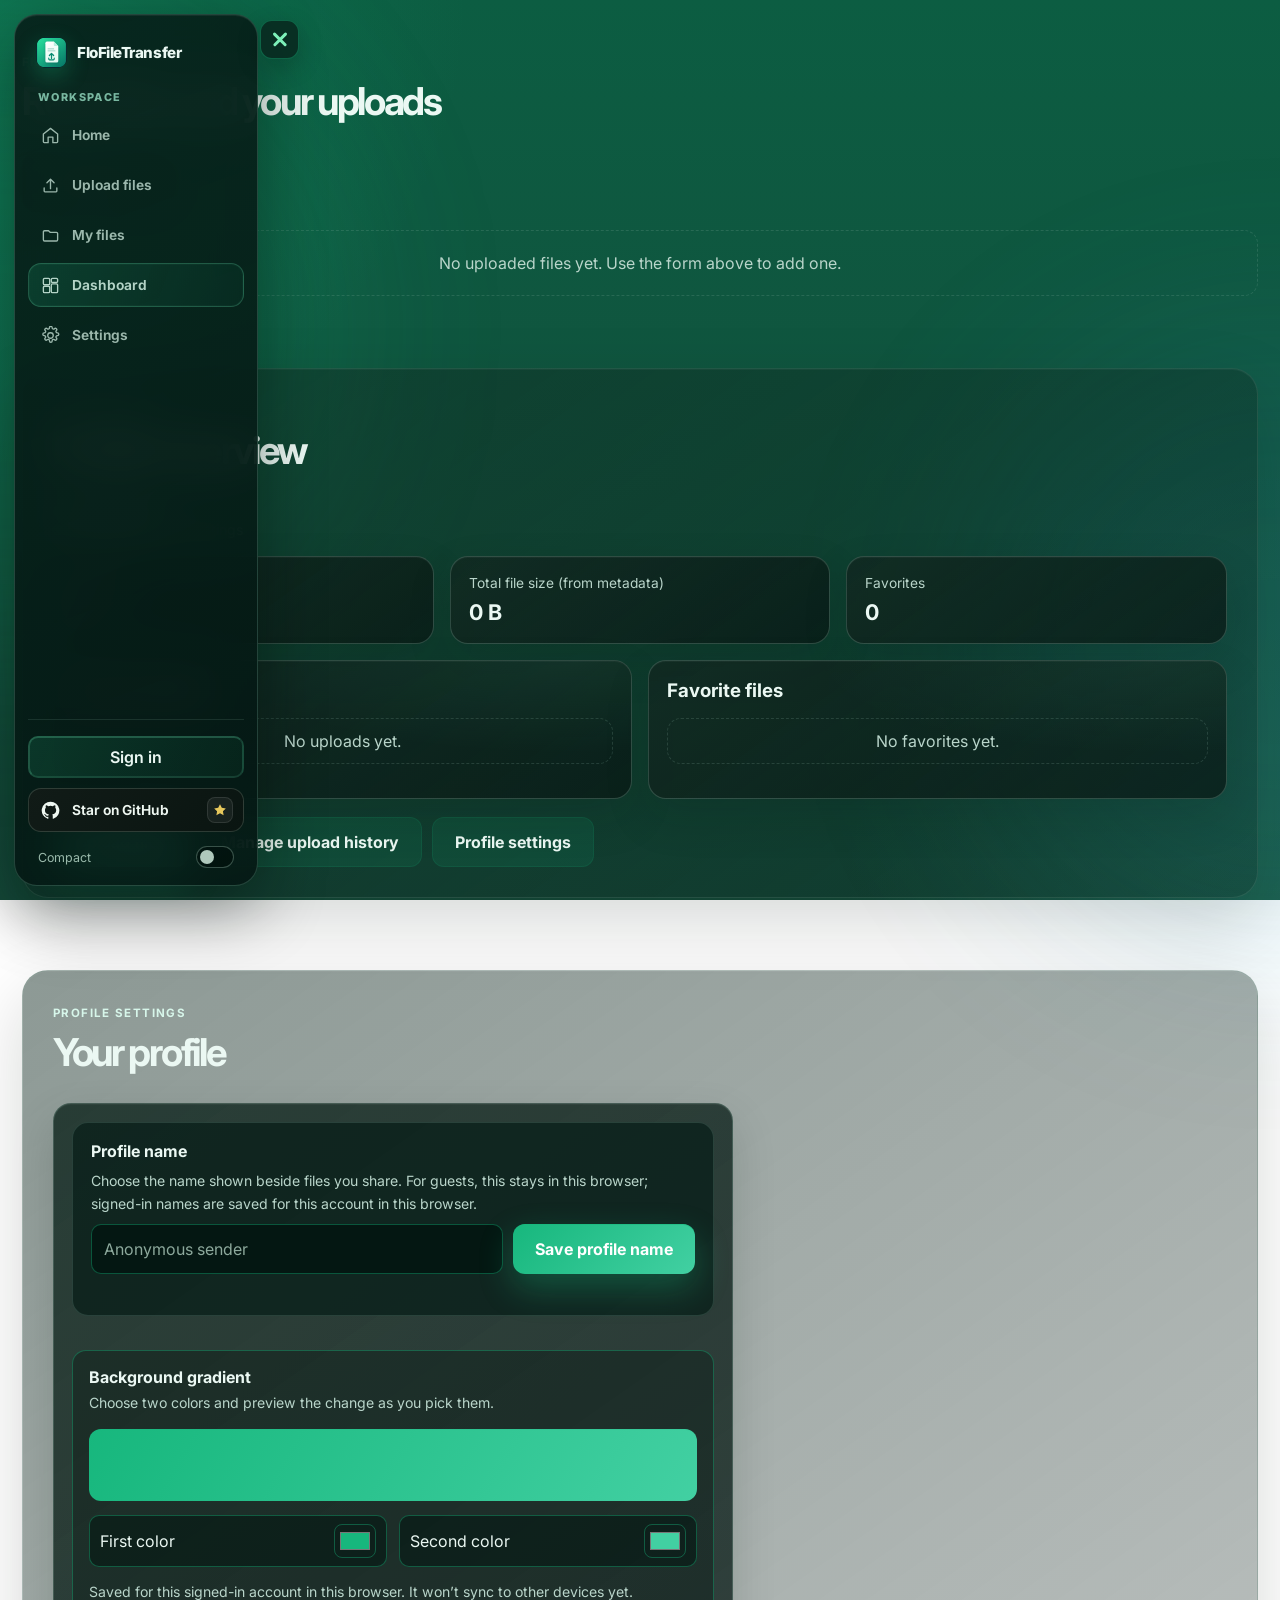
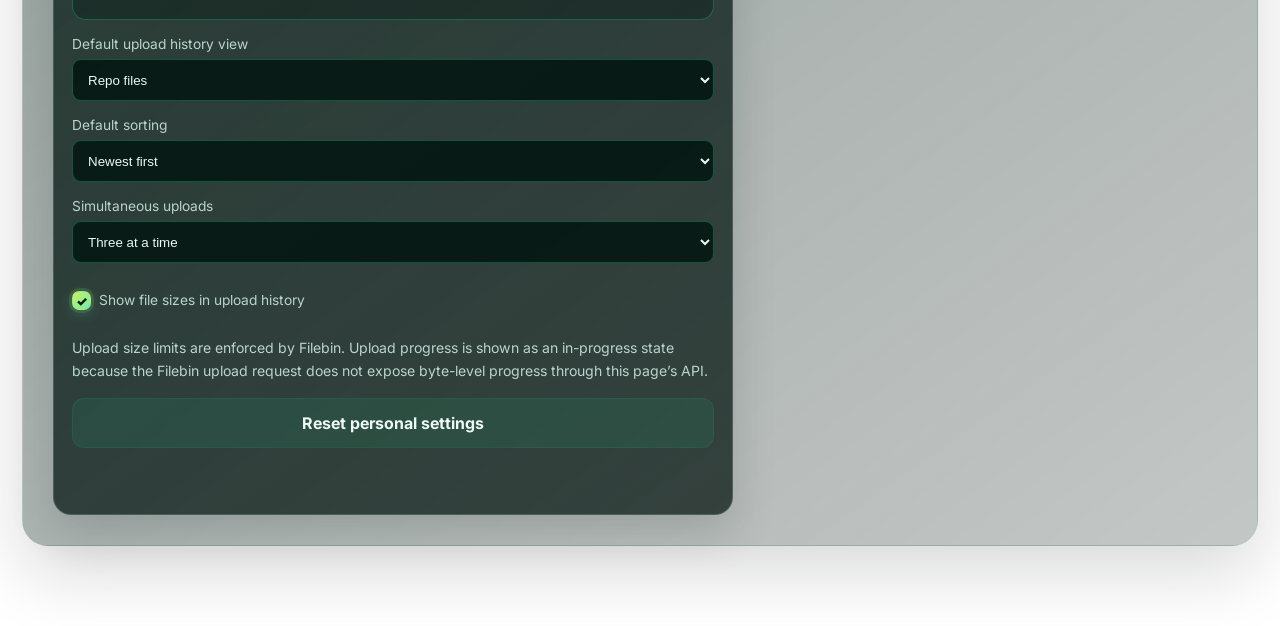
==== commit 3b6cd6ad: "Theme UI through CSS custom properties so user colors cascade to buttons, sidebar, glass and all sur" ====
--- a/dashboard/index.html
+++ b/dashboard/index.html
@@ -9,7 +9,7 @@
     <link rel="preconnect" href="https://fonts.googleapis.com" />
     <link rel="preconnect" href="https://fonts.gstatic.com" crossorigin />
     <link href="https://fonts.googleapis.com/css2?family=Inter:wght@400;500;600;700;800&display=swap" rel="stylesheet" />
-    <link rel="stylesheet" href="../styles.css?v=20261011-html-web-share" />
+    <link rel="stylesheet" href="../styles.css?v=20261011-overlay-theme-v2" />
   </head>
   <body class="dashboard-page has-sidebar">
     <div class="bg-orb orb-1"></div>
@@ -323,6 +323,13 @@
         <p>Your account has beta access. New preview features that use this permission will appear here.</p>
       </section>
 
+      <section id="labs-card" class="dashboard-card labs-card hidden" aria-labelledby="labs-title">
+        <span class="eyebrow">Experiments</span>
+        <h2 id="labs-title">Developer Labs</h2>
+        <p class="settings-note">Diagnostics for the connected FloFileTransfer services. Requires the Labs permission.</p>
+        <ul class="labs-list" id="labs-diagnostics"></ul>
+      </section>
+
       <section id="settings" class="settings-section" aria-labelledby="settings-title">
         <div class="section-title"><span>Profile settings</span><h2 id="settings-title">Your profile</h2></div>
         <div class="settings-card">
@@ -347,6 +354,16 @@
                 <span>Second color</span>
                 <input id="setting-gradient-end" type="color" value="#42d0a2" />
               </label>
+            </div>
+            <div id="gradient-preset-row" class="gradient-preset-row hidden">
+              <span class="gradient-preset-label">Premium presets</span>
+              <div class="gradient-preset-list">
+                <button type="button" class="gradient-preset" data-start="#0ea5e9" data-end="#6366f1" style="background:linear-gradient(135deg,#0ea5e9,#6366f1)" title="Ocean" aria-label="Ocean preset"></button>
+                <button type="button" class="gradient-preset" data-start="#f97316" data-end="#ec4899" style="background:linear-gradient(135deg,#f97316,#ec4899)" title="Sunset" aria-label="Sunset preset"></button>
+                <button type="button" class="gradient-preset" data-start="#8b5cf6" data-end="#22b77d" style="background:linear-gradient(135deg,#8b5cf6,#22b77d)" title="Aurora" aria-label="Aurora preset"></button>
+                <button type="button" class="gradient-preset" data-start="#0f172a" data-end="#334155" style="background:linear-gradient(135deg,#0f172a,#334155)" title="Midnight" aria-label="Midnight preset"></button>
+              </div>
+              <p class="settings-note">Available with the Customize appearance permission.</p>
             </div>
             <p class="settings-note">Saved for this signed-in account in this browser. It won’t sync to other devices yet.</p>
           </div>
--- a/styles.css
+++ b/styles.css
@@ -1,19 +1,60 @@
 :root {
+  /* Your custom palette (changed in Settings). */
+  --color-start: #17b77d; /* primary */
+  --color-end: #42d0a2; /* secondary */
+
+  /* Base theme (rich dark look). */
   --bg: #041c17;
   --bg-2: #0a2f29;
-  --panel: rgba(11, 26, 21, 0.8);
-  --panel-strong: rgba(9, 20, 18, 0.96);
-  --card: rgba(15, 31, 25, 0.95);
-  --border: rgba(139, 181, 167, 0.22);
+  --shadow: 0 30px 80px rgba(1, 18, 15, 0.7);
   --text: #ebf8f3;
-  --muted: #b9d5ca;
-  --green-1: #17b77d;
-  --green-2: #42d0a2;
-  --gradient-glow-start: rgba(35, 193, 140, 0.18);
-  --gradient-glow-end: rgba(35, 193, 140, 0.12);
+  --text-muted: #b9d5ca;
+
+  /* Derived UI surfaces (updated live with your palette). */
+  --btn-fill: var(--color-start);
+  --btn-hover: color-mix(in srgb, var(--color-start) 100%, var(--bg) 10%);
+  --btn-border: color-mix(in srgb, var(--color-start) 45%, transparent);
+  --panel: color-mix(in srgb, var(--color-start) 80%, var(--bg));
+  --panel-strong: rgba(13, 28, 22, 0.96);
+  --card: color-mix(in srgb, var(--color-start) 22%, var(--bg));
+  --glass: color-mix(in srgb, var(--color-start) 12%, transparent);
+  --glass-lime: color-mix(in srgb, var(--color-start) 8%, transparent);
+  --surface: color-mix(in srgb, var(--color-start) 16%, transparent);
+  --border: color-mix(in srgb, var(--color-start) 40%, transparent);
+  --border-strong: color-mix(in srgb, var(--color-start) 50%, transparent);
+  --focus: color-mix(in srgb, var(--color-start) 60%, transparent);
+  --badge: color-mix(in srgb, var(--color-start) 22%, var(--bg-2));
+  --badge-text: var(--text);
+  --sidebar: var(--bg);
+  --sidebar-2: color-mix(in srgb, var(--color-end) 45%, white 55%);
+  --sidebar-active: color-mix(in srgb, var(--color-start) 24%, transparent);
+  --sidebar-text: rgba(235, 248, 243, 0.72);
+  --orb-1: color-mix(in srgb, var(--color-start) 30%, transparent);
+  --orb-2: color-mix(in srgb, var(--color-end) 50%, transparent);
+  --glow-start: color-mix(in srgb, var(--color-start) 88%, white 12%);
+  --glow-end: color-mix(in srgb, var(--color-end) 42%, white 58%);
+  --glass-plaque: color-mix(in srgb, var(--color-start) 11%, transparent);
+  --glass-plaque-point: color-mix(in srgb, var(--color-start) 50%, transparent);
+  --float-label: color-mix(in srgb, var(--color-start) 82%, transparent);
+  --progress: color-mix(in srgb, var(--color-start) 92%, transparent);
+  --file-kind: color-mix(in srgb, var(--color-start) 90%, transparent);
+  --upload-btn: var(--color-start);
+  --upload-btn-hover: color-mix(in srgb, var(--color-start) 100%, var(--bg) 8%);
+  --upload-btn-active: color-mix(in srgb, var(--color-start) 86%, var(--bg));
+  --checkbox: color-mix(in srgb, var(--color-start) 92%, transparent);
+  --checkbox-hover: color-mix(in srgb, var(--color-start) 55%, transparent);
+  --spotlight: color-mix(in srgb, var(--color-end) 26%, transparent);
+  --p-glow: rgba(23, 183, 125, 0.16);
+  --p-ring: rgba(23, 183, 125, 0.32);
+  --p-soft: rgba(23, 183, 125, 0.10);
+
+  --bg-gradient-start: var(--bg);
+  --bg-gradient-end: #031611;
   --gradient-base-start: var(--bg);
   --gradient-base-end: #031611;
-  --shadow: 0 30px 80px rgba(1, 18, 15, 0.7);
+  --gradient-glow-start: var(--glow-start);
+  --gradient-glow-end: var(--glow-end);
+  --muted: #b9d5ca;
 }
 
 * {
@@ -79,7 +120,7 @@
   display: block;
   border-radius: 8px;
   object-fit: cover;
-  box-shadow: 0 10px 20px rgba(23, 183, 125, 0.5);
+  box-shadow: 0 10px 20px var(--orb-1);
 }
 
 nav {
@@ -105,8 +146,8 @@
 }
 
 .auth-toggle-btn {
-  border: 1px solid rgba(255, 255, 255, 0.16);
-  background: rgba(255, 255, 255, 0.02);
+  border-color: var(--border);
+  background: var(--glass);
   color: var(--text);
   border-radius: 10px;
   padding: 9px 17px;
@@ -119,7 +160,7 @@
   height: 36px;
   border-radius: 50%;
   border: 1px solid rgba(255, 255, 255, 0.15);
-  background: rgba(255, 255, 255, 0.02);
+  background: var(--glass);
   display: grid;
   place-items: center;
   overflow: hidden;
@@ -145,8 +186,8 @@
 
 .modal-content {
   width: min(92vw, 500px);
-  background: rgba(17, 36, 30, 0.96);
-  border: 1px solid rgba(139, 181, 167, 0.22);
+  background: var(--glass-lime);
+  border-color: var(--border);
   border-radius: 18px;
   padding: 18px 20px 22px;
   box-shadow: var(--shadow);
@@ -169,7 +210,7 @@
   width: 36px;
   height: 36px;
   border: none;
-  background: rgba(255, 255, 255, 0.02);
+  background: var(--glass);
   color: var(--text);
   border-radius: 10px;
   font-size: 1.7rem;
@@ -189,8 +230,8 @@
   justify-content: center;
   gap: 12px;
   width: 100%;
-  background: rgba(255, 255, 255, 0.02);
-  border: 1px solid rgba(255, 255, 255, 0.12);
+  background: var(--glass);
+  border: 1px solid var(--glass);
   color: var(--text);
   border-radius: 12px;
   padding: 14px 18px;
@@ -204,8 +245,8 @@
 }
 
 .github-btn:hover {
-  background: rgba(255, 255, 255, 0.05);
-  border-color: rgba(255, 255, 255, 0.16);
+  background: var(--glass-lime);
+  border-color: var(--border);
 }
 
 .auth-note {
@@ -219,7 +260,7 @@
   padding: 12px;
   border: 1px solid rgba(248, 113, 113, 0.35);
   border-radius: 10px;
-  background: rgba(127, 29, 29, 0.2);
+  rgba(127, 29, 29, 0.2);
   color: #fecaca;
   font-size: 0.9rem;
   line-height: 1.5;
@@ -235,8 +276,8 @@
   top: 72px;
   right: 22px;
   width: 290px;
-  background: rgba(10, 23, 18, 0.96);
-  border: 1px solid rgba(139, 181, 167, 0.22);
+  background: var(--panel-strong);
+  border-color: var(--border);
   border-radius: 16px;
   padding: 16px;
   box-shadow: var(--shadow);
@@ -253,7 +294,7 @@
   width: 42px;
   height: 42px;
   border-radius: 50%;
-  background: linear-gradient(135deg, var(--green-1), var(--green-2));
+  background: linear-gradient(135deg, var(--btn-fill), var(--color-end));
 }
 
 .profile-name {
@@ -268,7 +309,7 @@
 
 .profile-divider {
   height: 1px;
-  background: rgba(255, 255, 255, 0.08);
+  background: var(--glass-lime);
   margin: 12px 0;
 }
 
@@ -300,7 +341,7 @@
 }
 
 .profile-link:hover {
-  background: rgba(255, 255, 255, 0.03);
+  background: var(--glass-lime);
 }
 
 .profile-link.danger:hover {
@@ -319,7 +360,7 @@
 .account-card .eyebrow {
   display: block;
   margin-bottom: 6px;
-  color: var(--green-2);
+  color: var(--color-end);
 }
 
 .account-identity {
@@ -335,7 +376,7 @@
   height: 58px;
   border-radius: 50%;
   object-fit: cover;
-  background: linear-gradient(135deg, var(--green-1), var(--green-2));
+  background: linear-gradient(135deg, var(--btn-fill), var(--color-end));
 }
 
 .account-identity strong,
@@ -389,7 +430,7 @@
 .account-feedback {
   min-height: 1.4em;
   margin: 12px 0 0;
-  color: var(--green-2);
+  color: var(--color-end);
   font-size: 0.88rem;
 }
 
@@ -411,8 +452,8 @@
   display: inline-block;
   padding: 8px 12px;
   border-radius: 999px;
-  background: rgba(23, 183, 125, 0.14);
-  border: 1px solid rgba(23, 183, 125, 0.22);
+  background: var(--glass);
+  border: 1px solid var(--badge);
   color: #c9f7e2;
   text-transform: uppercase;
   letter-spacing: 0.12em;
@@ -456,16 +497,16 @@
 }
 
 .primary-btn {
-  background: linear-gradient(135deg, var(--green-1), var(--green-2));
+  background: linear-gradient(135deg, var(--btn-fill), var(--color-end));
   color: white;
   border: none;
-  box-shadow: 0 20px 40px rgba(23, 183, 125, 0.35);
+  box-shadow: 0 20px 40px var(--glass);
 }
 
 .secondary-btn {
-  background: rgba(255, 255, 255, 0.02);
+  background: var(--glass);
   color: var(--text);
-  border: 1px solid rgba(255, 255, 255, 0.12);
+  border: 1px solid var(--glass);
 }
 
 .stats {
@@ -536,7 +577,7 @@
   width: 58px;
   height: 58px;
   border-radius: 16px;
-  background: linear-gradient(135deg, rgba(23, 183, 125, 0.9), rgba(66, 208, 162, 0.86));
+  background: linear-gradient(135deg, var(--p-glow), rgba(66, 208, 162, 0.86));
   display: grid;
   place-items: center;
   color: white;
@@ -566,7 +607,7 @@
   display: block;
   width: 76%;
   height: 100%;
-  background: linear-gradient(135deg, var(--green-1), var(--green-2));
+  background: linear-gradient(135deg, var(--btn-fill), var(--color-end));
   border-radius: inherit;
 }
 
@@ -633,7 +674,7 @@
   width: 50px;
   height: 50px;
   border-radius: 14px;
-  background: rgba(23, 183, 125, 0.12);
+  background: var(--glass);
   display: grid;
   place-items: center;
   margin-bottom: 18px;
@@ -720,8 +761,8 @@
 }
 
 .dropzone.drag-over {
-  border-color: var(--green-2);
-  background: rgba(23, 183, 125, 0.12);
+  border-color: var(--color-end);
+  background: var(--glass);
 }
 
 .dropzone input {
@@ -734,7 +775,7 @@
   place-items: center;
   text-align: center;
   border-radius: 18px;
-  background: linear-gradient(180deg, rgba(23, 183, 125, 0.06), rgba(66, 208, 162, 0.04));
+  background: linear-gradient(180deg, var(--p-glow), rgba(66, 208, 162, 0.04));
 }
 
 .upload-icon {
@@ -791,9 +832,9 @@
 }
 
 .tab.active {
-  background: rgba(23, 183, 125, 0.16);
+  background: var(--p-glow);
   color: var(--text);
-  border: 1px solid rgba(23, 183, 125, 0.2);
+  border: 1px solid var(--badge);
 }
 
 .file-list {
@@ -821,8 +862,8 @@
 }
 
 .file-card-header .badge {
-  background: rgba(23, 183, 125, 0.12);
-  border: 1px solid rgba(23, 183, 125, 0.22);
+  background: var(--glass);
+  border: 1px solid var(--badge);
   color: #c9f7e2;
   border-radius: 99px;
   padding: 6px 10px;
@@ -855,8 +896,8 @@
   align-items: center;
   min-height: 38px;
   padding: 8px 12px;
-  background: rgba(23, 183, 125, 0.12);
-  border: 1px solid rgba(23, 183, 125, 0.22);
+  background: var(--glass);
+  border: 1px solid var(--badge);
   color: #d7f6ea;
   border-radius: 10px;
   font-size: 0.85rem;
@@ -864,8 +905,8 @@
 }
 
 .file-link.secondary {
-  background: rgba(255, 255, 255, 0.02);
-  border-color: rgba(255, 255, 255, 0.12);
+  background: var(--glass);
+  border-color: var(--glass);
 }
 
 .empty-state {
@@ -893,7 +934,7 @@
   height: 56px;
   border-radius: 50%;
   object-fit: cover;
-  background: linear-gradient(135deg, var(--green-1), var(--green-2));
+  background: linear-gradient(135deg, var(--btn-fill), var(--color-end));
 }
 
 .dashboard-account-details {
@@ -1017,7 +1058,7 @@
 }
 
 .dashboard-file-row a {
-  color: var(--green-2);
+  color: var(--color-end);
   font-weight: 700;
 }
 
@@ -1131,9 +1172,9 @@
 
 .gradient-preview {
   min-height: 72px;
-  border: 1px solid rgba(255, 255, 255, 0.22);
+  border-color: var(--border-strong);
   border-radius: 12px;
-  box-shadow: inset 0 1px rgba(255, 255, 255, 0.12);
+  box-shadow: inset 0 1px var(--glass);
 }
 
 .gradient-color-controls {
@@ -1167,7 +1208,7 @@
 .beta-preview-card {
   margin-top: 16px;
   border-color: rgba(66, 208, 162, 0.35);
-  background: linear-gradient(135deg, rgba(23, 183, 125, 0.12), rgba(11, 26, 21, 0.76));
+  background: linear-gradient(135deg, var(--glass), rgba(11, 26, 21, 0.76));
 }
 
 .beta-preview-card h2 {
@@ -1379,7 +1420,7 @@
 .card-feedback {
   min-height: 1em;
   margin: 5px 0 0;
-  color: var(--green-2);
+  color: var(--color-end);
   font-size: 0.8rem;
 }
 
@@ -1404,12 +1445,12 @@
   background: rgba(11, 26, 21, 0.55);
 }
 .file-preview-head { display:flex; align-items:center; justify-content:space-between; gap:12px; margin-bottom:8px; }
-.file-preview-summary { font-size:.86rem; font-weight:700; color:var(--green-2); }
+.file-preview-summary { font-size:.86rem; font-weight:700; color:var(--color-end); }
 .file-preview-clear { border:0; background:transparent; color:var(--muted,#8fb3a6); font-size:.8rem; font-weight:600; cursor:pointer; padding:2px 4px; }
 .file-preview-clear:hover { color:#ff9d9d; }
 .file-preview-list { list-style:none; margin:0; padding:0; display:grid; gap:8px; max-height:260px; overflow-y:auto; }
 .file-preview-item { display:grid; grid-template-columns:auto minmax(0,1fr) auto; align-items:center; gap:12px; padding:8px 10px; border:1px solid var(--border); border-radius:10px; background:rgba(9,20,16,0.5); }
-.file-preview-thumb { display:grid; place-items:center; width:40px; height:40px; border-radius:9px; font-size:.66rem; font-weight:800; letter-spacing:.02em; color:#041c17; background:linear-gradient(135deg,var(--green-2),var(--green-1,#4bcc9a)); }
+.file-preview-thumb { display:grid; place-items:center; width:40px; height:40px; border-radius:9px; font-size:.66rem; font-weight:800; letter-spacing:.02em; color:#041c17; background:linear-gradient(135deg,var(--color-end),var(--btn-fill,#4bcc9a)); }
 .file-preview-info { display:grid; gap:2px; min-width:0; }
 .file-preview-name { font-weight:600; overflow-wrap:anywhere; }
 .file-preview-meta { font-size:.76rem; color:var(--muted,#8fb3a6); }
@@ -1434,7 +1475,7 @@
 }
 
 .upload-queue-row a {
-  color: var(--green-2);
+  color: var(--color-end);
   font-weight: 700;
 }
 
@@ -1443,7 +1484,7 @@
 }
 
 .status-success > span:nth-child(2) {
-  color: var(--green-2);
+  color: var(--color-end);
 }
 
 .status-error > span:nth-child(2) {
@@ -1537,7 +1578,7 @@
 .orb-1 {
   top: 2vh;
   left: -24vw;
-  background: rgba(23, 183, 125, 0.29);
+  background: var(--p-ring);
 }
 
 .orb-2 {
@@ -1566,7 +1607,7 @@
 }
 
 .brand-mark {
-  box-shadow: 0 8px 22px rgba(23, 183, 125, 0.28);
+  box-shadow: 0 8px 22px var(--p-ring);
 }
 
 nav a,
@@ -1606,7 +1647,7 @@
   position: relative;
   isolation: isolate;
   overflow: hidden;
-  box-shadow: 0 14px 34px rgba(23, 183, 125, 0.24), inset 0 1px rgba(255, 255, 255, 0.22);
+  box-shadow: 0 14px 34px var(--p-ring), inset 0 1px var(--border-strong);
 }
 
 .primary-btn::after {
@@ -1622,7 +1663,7 @@
 
 .primary-btn:hover {
   transform: translateY(-2px);
-  box-shadow: 0 20px 42px rgba(23, 183, 125, 0.34), inset 0 1px rgba(255, 255, 255, 0.26);
+  box-shadow: 0 20px 42px var(--p-ring), inset 0 1px rgba(255, 255, 255, 0.26);
 }
 
 .primary-btn:hover::after {
@@ -1663,7 +1704,7 @@
 }
 
 .hero-copy .eyebrow {
-  box-shadow: inset 0 1px rgba(255, 255, 255, 0.08), 0 8px 24px rgba(23, 183, 125, 0.08);
+  box-shadow: inset 0 1px rgba(255, 255, 255, 0.08), 0 8px 24px var(--p-soft);
 }
 
 .hero-panel {
@@ -1675,7 +1716,7 @@
   overflow: hidden;
   border-color: rgba(139, 181, 167, 0.25);
   background: linear-gradient(145deg, rgba(18, 48, 38, 0.94), rgba(7, 25, 20, 0.96));
-  box-shadow: 0 38px 100px rgba(1, 18, 15, 0.58), 0 0 70px rgba(23, 183, 125, 0.09), inset 0 1px rgba(255, 255, 255, 0.1);
+  box-shadow: 0 38px 100px rgba(1, 18, 15, 0.58), 0 0 70px var(--p-soft), inset 0 1px rgba(255, 255, 255, 0.1);
   transform: rotateY(-5deg) rotateX(2deg);
   transition: transform 500ms cubic-bezier(0.2, 0.8, 0.2, 1), border-color 300ms ease, box-shadow 300ms ease;
 }
@@ -1690,7 +1731,7 @@
 
 .panel-card:hover {
   border-color: rgba(111, 232, 188, 0.42);
-  box-shadow: 0 44px 110px rgba(1, 18, 15, 0.65), 0 0 45px rgba(23, 183, 125, 0.08);
+  box-shadow: 0 44px 110px rgba(1, 18, 15, 0.65), 0 0 45px var(--p-soft);
   transform: rotateY(0) rotateX(0) translateY(-5px);
 }
 
@@ -1765,26 +1806,26 @@
 
 .feature-grid article:hover .feature-icon {
   transform: translateY(-2px) rotate(-4deg);
-  background: rgba(23, 183, 125, 0.2);
+  background: var(--badge);
 }
 
 .dropzone {
   position: relative;
   overflow: hidden;
   border-width: 2px;
-  background: radial-gradient(ellipse at 50% 0%, rgba(23, 183, 125, 0.17), transparent 62%), linear-gradient(145deg, rgba(15, 43, 33, 0.88), rgba(7, 24, 19, 0.82));
-  box-shadow: inset 0 0 70px rgba(23, 183, 125, 0.055), 0 22px 54px rgba(1, 18, 15, 0.24);
+  background: radial-gradient(ellipse at 50% 0%, var(--p-glow), transparent 62%), linear-gradient(145deg, rgba(15, 43, 33, 0.88), rgba(7, 24, 19, 0.82));
+  box-shadow: inset 0 0 70px var(--p-soft), 0 22px 54px rgba(1, 18, 15, 0.24);
 }
 
 .dropzone:hover,
 .dropzone:focus-within {
   border-color: rgba(111, 232, 188, 0.7);
-  background-color: rgba(23, 183, 125, 0.075);
-  box-shadow: inset 0 0 44px rgba(23, 183, 125, 0.07), 0 18px 44px rgba(1, 18, 15, 0.22);
+  background-color: var(--p-soft);
+  box-shadow: inset 0 0 44px var(--p-soft), 0 18px 44px rgba(1, 18, 15, 0.22);
 }
 
 .dropzone-inner {
-  background: radial-gradient(ellipse at center, rgba(23, 183, 125, 0.085), rgba(66, 208, 162, 0.018) 66%);
+  background: radial-gradient(ellipse at center, var(--p-soft), rgba(66, 208, 162, 0.018) 66%);
 }
 
 .dashboard-page .hero-copy h1 {
@@ -1816,7 +1857,7 @@
 }
 
 .tab.active {
-  box-shadow: inset 0 1px rgba(255, 255, 255, 0.08), 0 5px 15px rgba(23, 183, 125, 0.08);
+  box-shadow: inset 0 1px rgba(255, 255, 255, 0.08), 0 5px 15px var(--p-soft);
 }
 
 .modal {
@@ -2108,7 +2149,7 @@
 /* Adapted navigation and action patterns from the selected Uiverse references. */
 .app-sidebar { position:fixed; z-index:40; inset:14px auto 14px 14px; width:244px; display:flex; flex-direction:column; padding:17px 13px 13px; border:1px solid rgba(160,222,197,.2); border-radius:23px; background:linear-gradient(160deg,rgba(7,34,27,.94),rgba(4,23,19,.9)); box-shadow:0 22px 65px rgba(0,12,9,.43),inset 0 1px rgba(255,255,255,.055); backdrop-filter:blur(22px); opacity:1; transform-origin:left center; will-change:transform,opacity; transition:width 220ms ease,transform 1800ms cubic-bezier(.65,0,.35,1),opacity 1550ms ease,filter 1800ms cubic-bezier(.65,0,.35,1),visibility 0s linear; }
 .sidebar-brand { display:flex; align-items:center; gap:10px; padding:5px 8px 22px; font-size:.95rem; font-weight:800; letter-spacing:-.03em; }
-.sidebar-brand img { width:31px; height:31px; border-radius:10px; box-shadow:0 8px 22px rgba(23,183,125,.3); }
+.sidebar-brand img { width:31px; height:31px; border-radius:10px; box-shadow:0 8px 22px var(--p-ring); }
 .sidebar-label { padding:0 10px 9px; color:#79b8a1; font-size:.68rem; font-weight:800; letter-spacing:.13em; text-transform:uppercase; }
 .sidebar-nav { display:grid; gap:6px; }
 .sidebar-nav .sidebar-link,.sidebar-star { min-height:44px; display:flex; align-items:center; gap:12px; padding:0 12px; border:1px solid transparent; border-radius:13px; color:#c1dcd0; font-size:.86rem; font-weight:650; transition:transform 160ms ease,color 160ms ease,background 160ms ease,border-color 160ms ease; }
@@ -2163,7 +2204,7 @@
   padding: 12px 15px;
   border: 1px solid rgba(111, 232, 188, 0.28);
   border-radius: 13px;
-  background: linear-gradient(110deg, rgba(23, 183, 125, 0.12), rgba(8, 28, 22, 0.7));
+  background: linear-gradient(110deg, var(--glass), rgba(8, 28, 22, 0.7));
   box-shadow: inset 0 1px rgba(255, 255, 255, 0.045);
   animation: panel-arrive 240ms ease both;
 }
